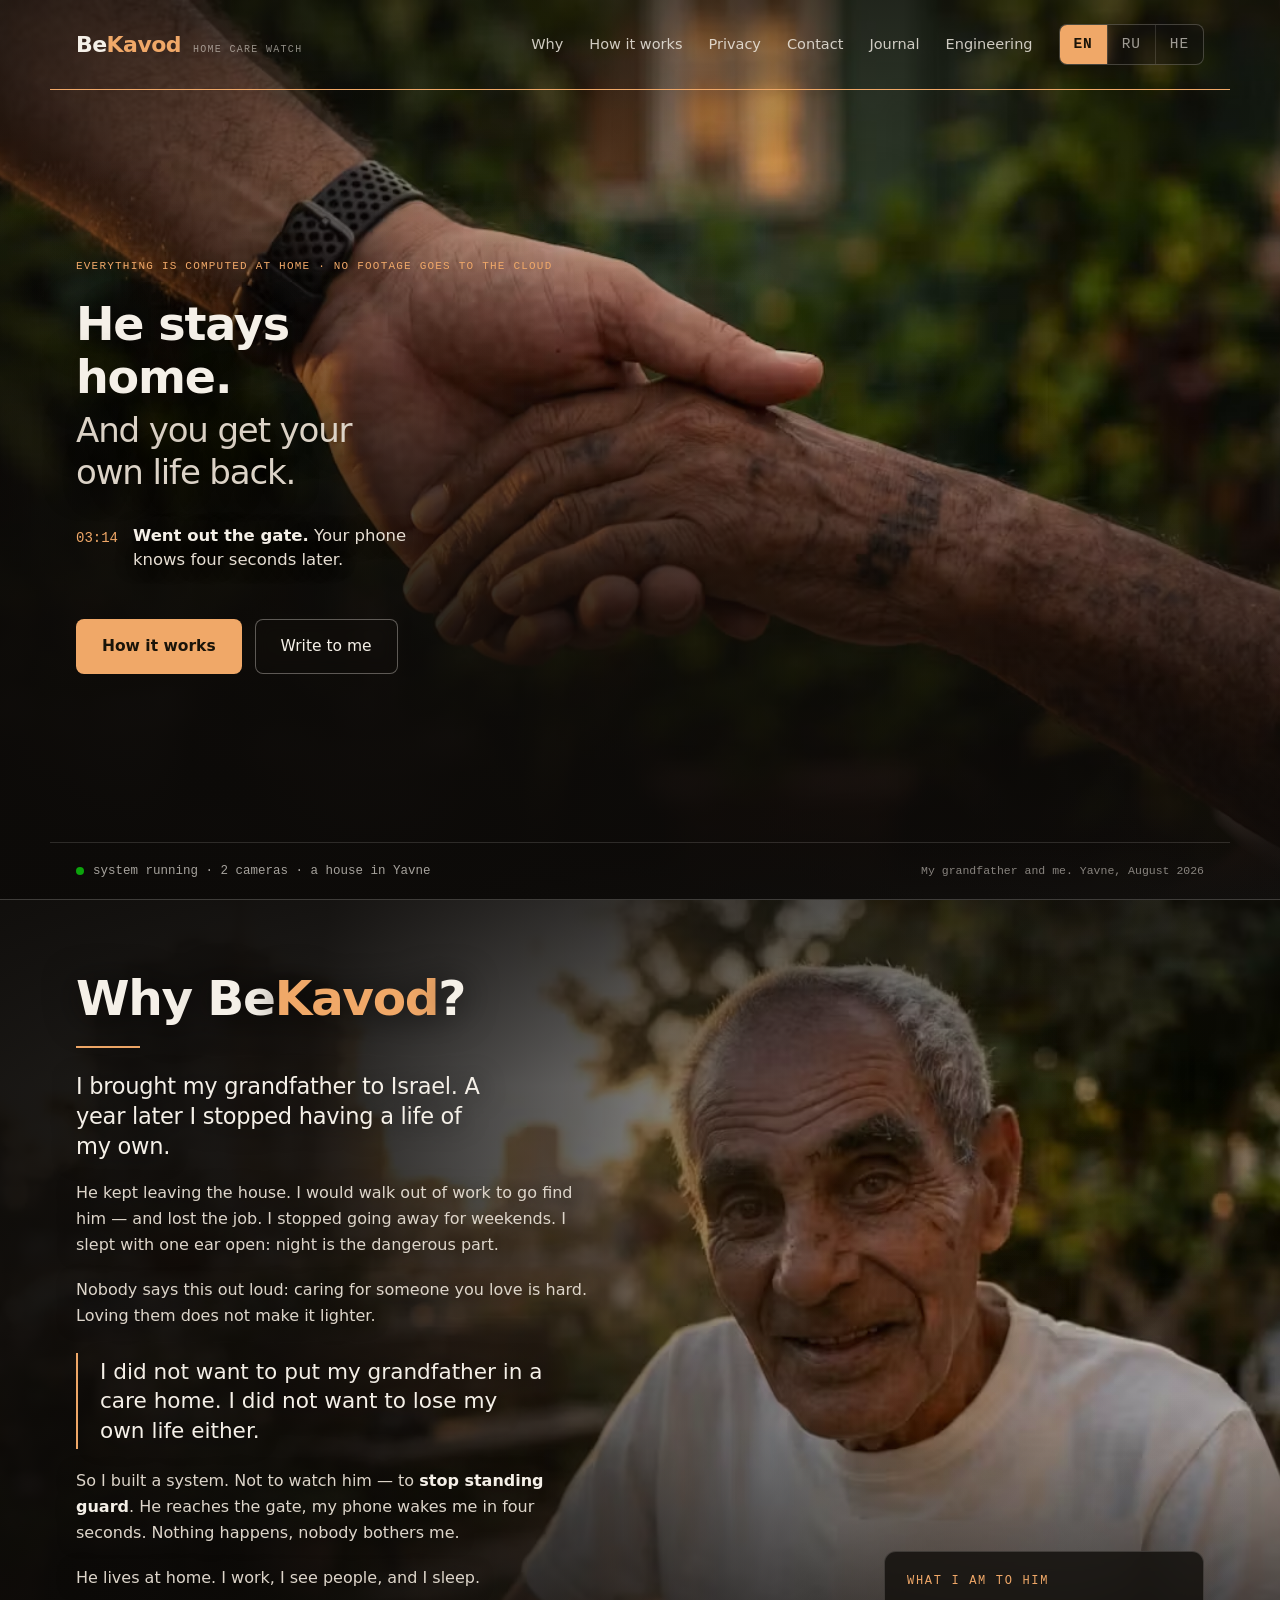
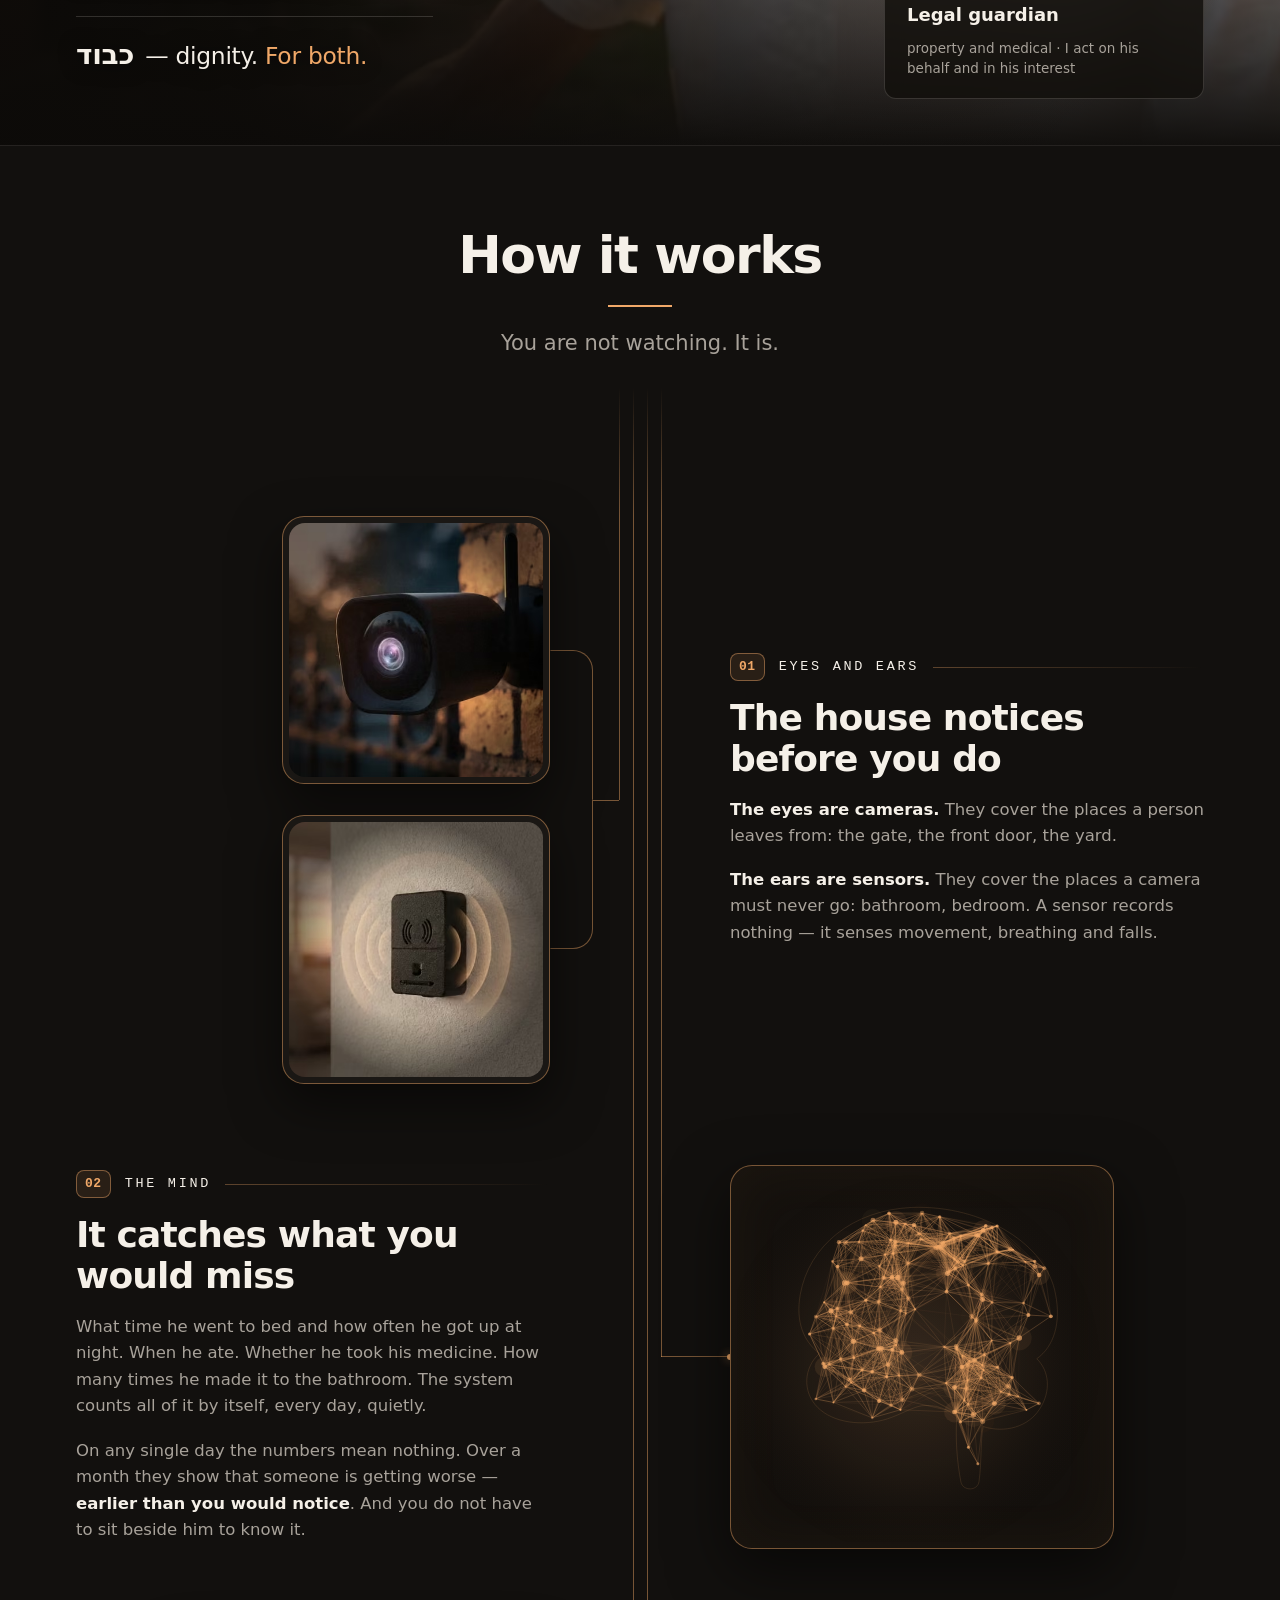
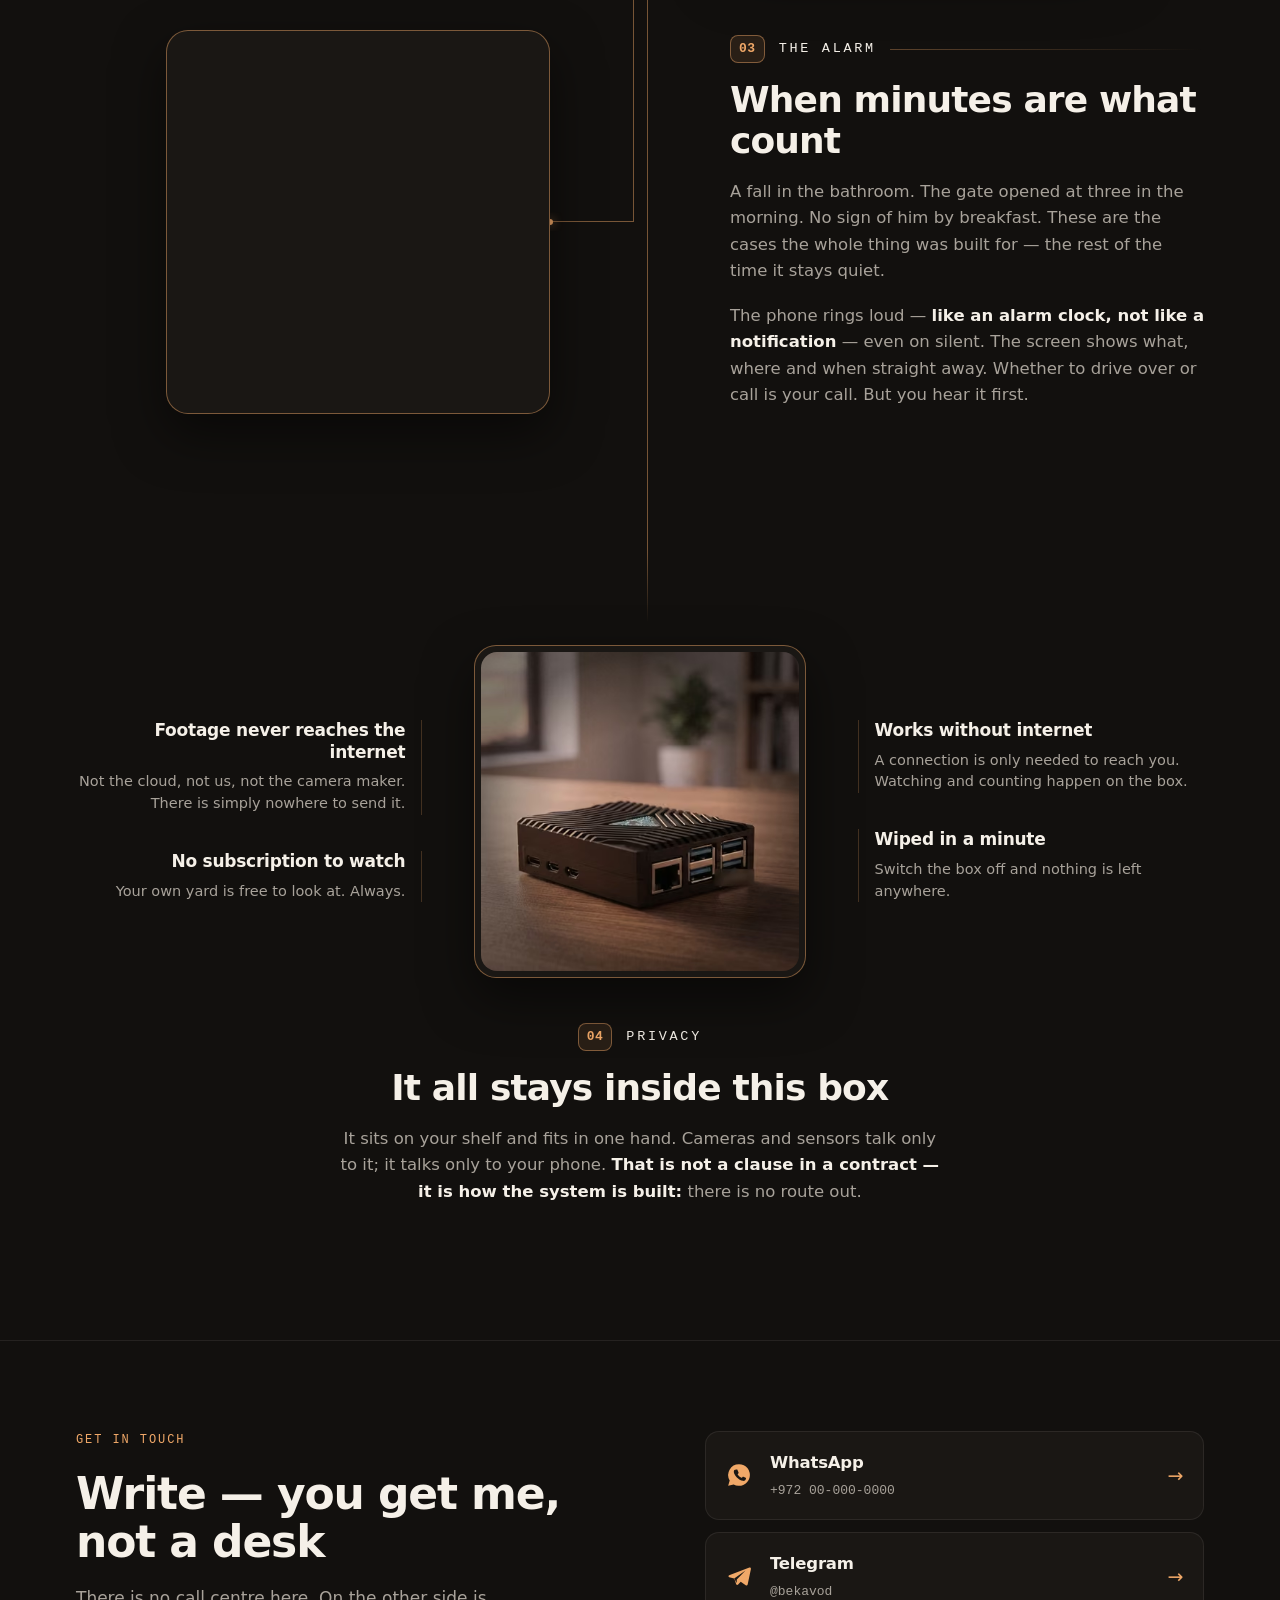
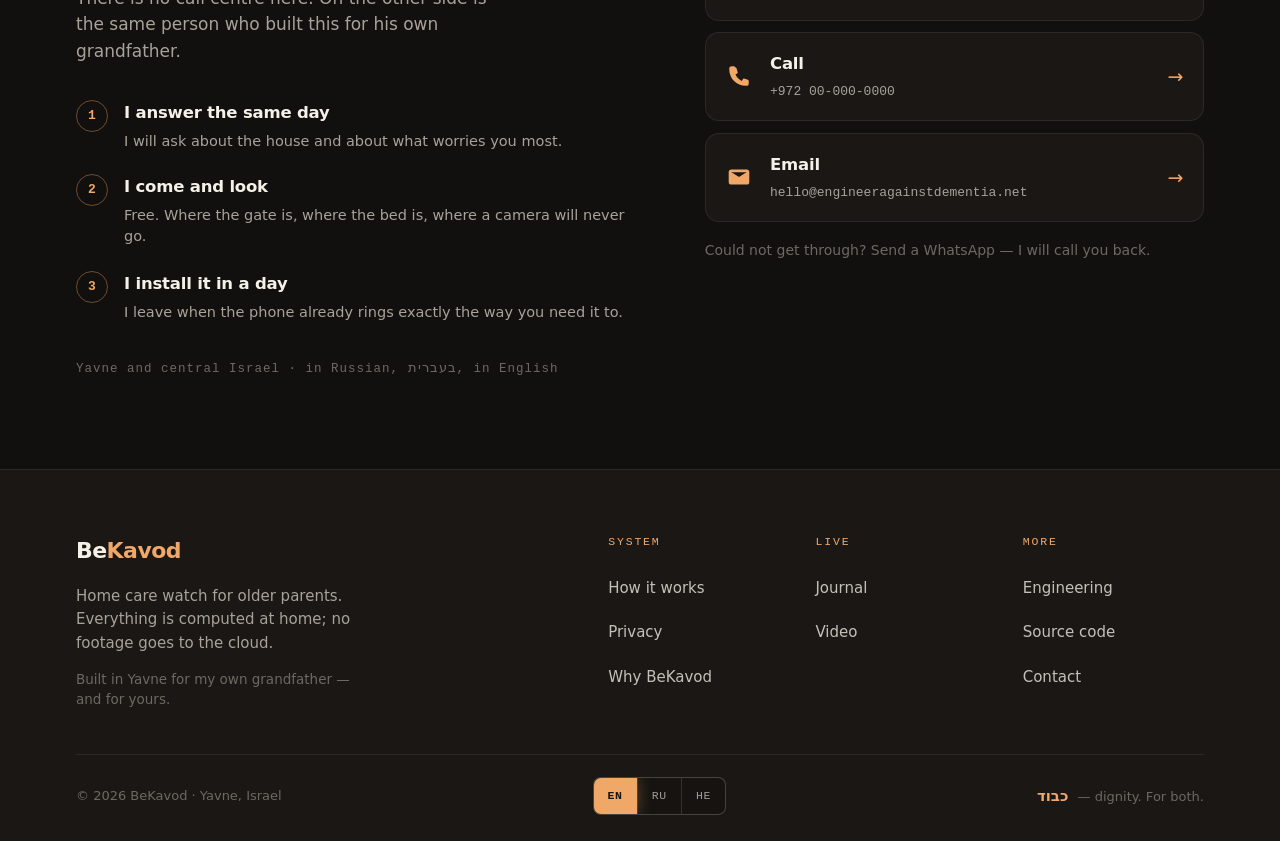
==== index.html @ 375d13e4 "First commit" ====
<!DOCTYPE html>
<html lang="ru" dir="ltr">
<head>
<meta charset="utf-8">
<meta name="viewport" content="width=device-width, initial-scale=1">
<title data-i18n="meta.title">BeKavod — домашний присмотр за пожилыми. Без облака.</title>
<meta name="description" data-i18n-attr="content:meta.desc" content="Локальная система видеонаблюдения и оповещений для ухода за пожилыми родственниками. Видео не покидает дом. Без облака и подписок.">
<meta name="theme-color" content="#12100E">
<link rel="preload" as="image" href="images/hands.avif" type="image/avif" fetchpriority="high">
<link rel="stylesheet" href="css/style.css">
</head>
<body>

<header class="hero">

  <!-- Фотография баннера.
       <picture>: AVIF -> WebP -> JPEG. Браузер берёт первый понятный ему.
       fetchpriority="high" — это LCP-элемент, грузим его первым.
       Никакого lazy: изображение видно сразу, отложенная загрузка тут вредит. -->
  <div class="hero__media">
    <picture>
      <source type="image/avif" srcset="images/hands.avif">
      <source type="image/webp" srcset="images/hands-1280.webp 1280w, images/hands-1920.webp 1920w"
              sizes="100vw">
      <img src="images/hands-1280.jpg"
           srcset="images/hands-1280.jpg 1280w, images/hands-1920.jpg 1920w"
           sizes="100vw"
           width="1280" height="714"
           fetchpriority="high" decoding="async"
           data-i18n-attr="alt:hero.alt" alt="Внук держит деда за руку во дворе на закате">
    </picture>
  </div>
  <div class="hero__scrim"></div>

  <div class="wrap hero__bar">
    <nav class="nav">
      <a class="brand" href="/">
        <span class="brand__mark">Be<span>Kavod</span></span>
        <span class="brand__tag" data-i18n="brand.tag">домашний присмотр</span>
      </a>
      <div class="nav__links">
        <a href="#story" data-i18n="nav.why">Почему</a>
        <a href="#how" data-i18n="nav.how">Как это работает</a>
        <a href="#privacy" data-i18n="nav.privacy">Приватность</a>
        <a href="#contact" data-i18n="nav.contact">Контакты</a>
        <a href="/journal/" data-i18n="nav.journal">Журнал</a>
        <a href="/engineering/" data-i18n="nav.eng">Инженерия</a>
        <span class="lang">
          <a href="?lang=en" data-lang="en">EN</a>
          <a href="?lang=ru" data-lang="ru">RU</a>
          <a href="?lang=he" data-lang="he">HE</a>
        </span>
      </div>
    </nav>
  </div>

  <div class="wrap hero__body">
    <div class="hero__col">
      <p class="kicker" data-i18n="hero.kicker">Всё считается дома · видео не уходит в облако</p>

      <!-- Обещание покупателю, а не старику: платит и выгорает тот,
           кто ухаживает. Ровно то же говорит блок «Почему BeKavod». -->
      <h1 data-i18n="hero.h1">Он остаётся дома.
        <span class="dim">А вы возвращаетесь к своей жизни.</span></h1>

      <!-- Лента событий. На живом сайте строки приходят из базы. -->
      <div class="ticker" id="ticker" aria-live="off">
        <div class="ticker__item is-on">
          <span class="ticker__time">03:14</span>
          <span class="ticker__text" data-i18n="hero.tick1"><b>Вышел за калитку.</b> Уведомление на телефон через четыре секунды.</span>
        </div>
        <div class="ticker__item">
          <span class="ticker__time">07:42</span>
          <span class="ticker__text" data-i18n="hero.tick2"><b>Завтрак, двадцать минут.</b> Как обычно — тревоги нет.</span>
        </div>
        <div class="ticker__item">
          <span class="ticker__time">14:20</span>
          <span class="ticker__text" data-i18n="hero.tick3"><b>Дневной отдых дольше обычного.</b> Отмечено, никого не разбудило.</span>
        </div>
        <div class="ticker__item">
          <span class="ticker__time">23:50</span>
          <span class="ticker__text" data-i18n="hero.tick4"><b>Лёг спать.</b> Ночью система следит за выходом из кровати.</span>
        </div>
      </div>

      <div class="cta">
        <a class="btn btn--primary" href="#how" data-i18n="hero.cta1">Как это работает</a>
        <a class="btn btn--ghost" href="#contact" data-i18n="hero.cta2">Написать мне</a>
      </div>
    </div>
  </div>

  <div class="wrap hero__foot">
    <span class="live">
      <span class="live__dot" aria-hidden="true"></span>
      <span data-i18n="hero.live">система работает · 2 камеры · дом в Явне</span>
    </span>
    <span class="credit" data-i18n="hero.credit">Дед и я. Явне, август 2026</span>
  </div>

</header>

<!-- ==========================================================================
     ПОЧЕМУ BEKAVOD. Фотография деда во всю ширину, текст слева,
     плашка опекунства в правом нижнем углу.
     Наклейка на футболке заранее размыта в самом файле: полагаться на то,
     что плашка её закроет, нельзя — вёрстка на разных экранах ездит,
     а под наклейкой реальный номер телефона.
     ========================================================================== -->
<section class="why" id="story">

  <div class="why__media">
    <picture>
      <source type="image/avif"
              srcset="images/gd-full-1280.avif 1280w, images/gd-full-1920.avif 1920w"
              sizes="100vw">
      <source type="image/webp"
              srcset="images/gd-full-1280.webp 1280w, images/gd-full-1920.webp 1920w"
              sizes="100vw">
      <img src="images/gd-full-1280.jpg"
           srcset="images/gd-full-1280.jpg 1280w, images/gd-full-1920.jpg 1920w"
           sizes="100vw" width="1280" height="714"
           loading="lazy" decoding="async"
           data-i18n-attr="alt:why.alt" alt="Дедушка улыбается, во дворе на закате">
    </picture>
  </div>
  <div class="why__scrim"></div>

  <div class="wrap why__in">
    <div class="why__text">
      <!-- Вопрос — заголовок раздела. Всё ниже отвечает на него.
           Блок написан от лица покупателя: платит не старик, а тот,
           кто за ним ухаживает и теряет из-за этого свою жизнь. -->
      <h2 class="why__q reveal" data-delay="0" data-i18n="why.q">Почему <span class="why__brand">Be<span>Kavod</span></span>?</h2>

      <!-- &nbsp; после «А» — иначе одинокая буква повисает в конце строки -->
      <p class="why__lead reveal" data-delay="1" data-i18n="why.lead">Я перевёз деда в Израиль.
        А&nbsp;через год перестал жить своей жизнью.</p>

      <p class="reveal" data-delay="2" data-i18n="why.p1">Он уходил из дома. Я срывался с работы искать
        его — и работу потерял. Не уезжал на выходные. Спал вполуха: ночь — самое
        опасное время.</p>

      <p class="reveal" data-delay="2" data-i18n="why.p2">Этого не принято говорить вслух: ухаживать за
        близким тяжело. И оттого, что любишь, легче не становится.</p>

      <blockquote class="pull reveal" data-delay="3" data-i18n="why.quote">
        Я не хотел отдавать деда в дом престарелых.
        Но и терять свою жизнь я тоже не хотел.
      </blockquote>

      <p class="reveal" data-delay="3" data-i18n="why.p3">Поэтому я собрал систему. Не чтобы следить —
        чтобы <b>перестать сторожить</b>. Подойдёт к калитке — телефон разбудит за
        четыре секунды. Не случилось ничего — меня не трогают.</p>

      <p class="reveal" data-delay="4" data-i18n="why.p4">Дед живёт дома. Я работаю, вижусь с людьми и сплю.</p>

      <p class="closing reveal" data-delay="4" data-i18n="why.closing"><b>כבוד</b> — достоинство.
        <span>Обоих.</span></p>
    </div>

    <aside class="factcard reveal" data-delay="2">
      <p class="factcard__label" data-i18n="card.label">Кто я деду</p>
      <p class="factcard__value" data-i18n="card.value">Официальный опекун</p>
      <p class="factcard__note" data-i18n="card.note">имущественный и медицинский · действую от его лица и в его интересах</p>
    </aside>
  </div>
</section>

<!-- ==========================================================================
     КАК ЭТО РАБОТАЕТ

     Сверху приходят четыре провода и по дороге разбираются по блокам.
     Каждый блок — .node: сетка «колонка · жёлоб · колонка», жёлоб всегда
     по центру, поэтому провод висит на calc(50% + смещение) и не зависит
     от ширины колонок. Провод, который в блоке заканчивается, помечен
     .lane--cut: он обрывается ровно на линии развилки.

         ····  появляются из ниоткуда
     Провод берётся с той стороны, где стоит картинка: слева стоит —
     уходит левый, справа — правый. Иначе шнур пересекал бы колонку.

         01  ├─◄ камера · датчик     картинки слева  → левый крайний 1
         02  ─►┤ мозг ИИ             картинка справа → правый крайний 4
         03  ├─◄ тревога             картинка слева  → левый ближний 2
         04  ──▼ коробка             последний 3 идёт прямо и гаснет
     ========================================================================== -->
<section class="how" id="how">
  <div class="wrap">

    <header class="how__head">
      <h2 class="how__title reveal" data-delay="0" data-i18n="how.title">Как это работает</h2>
      <p class="how__sub reveal" data-delay="1" data-i18n="how.sub">Вы не следите. Следит она.</p>
    </header>

    <div class="rail">

      <!-- провода проявляются из ничего -->
      <div class="lead" aria-hidden="true">
        <span class="lane lane--1"></span><span class="lane lane--2"></span>
        <span class="lane lane--3"></span><span class="lane lane--4"></span>
      </div>

      <!-- ============ 01 · ГЛАЗА И УШИ ============ -->
      <section class="node node--eyes" aria-labelledby="eyes-h">
        <span class="lane lane--1 lane--cut" aria-hidden="true"></span>
        <span class="lane lane--2" aria-hidden="true"></span>
        <span class="lane lane--3" aria-hidden="true"></span>
        <span class="lane lane--4" aria-hidden="true"></span>

        <div class="node__media">
          <figure class="pic">
            <picture>
              <source type="image/avif" srcset="images/c-cam-440.avif 440w, images/c-cam-880.avif 880w" sizes="(max-width:900px) 46vw, 26vw">
              <source type="image/webp" srcset="images/c-cam-440.webp 440w, images/c-cam-880.webp 880w" sizes="(max-width:900px) 46vw, 26vw">
              <img src="images/c-cam-440.jpg" srcset="images/c-cam-440.jpg 440w, images/c-cam-880.jpg 880w"
                   sizes="(max-width:900px) 46vw, 26vw" width="440" height="440"
                   loading="lazy" decoding="async" data-i18n-attr="alt:n1.altCam" alt="Камера во дворе">
            </picture>
          </figure>

          <figure class="pic">
            <picture>
              <source type="image/avif" srcset="images/c-sen-440.avif 440w, images/c-sen-880.avif 880w" sizes="(max-width:900px) 46vw, 26vw">
              <source type="image/webp" srcset="images/c-sen-440.webp 440w, images/c-sen-880.webp 880w" sizes="(max-width:900px) 46vw, 26vw">
              <img src="images/c-sen-440.jpg" srcset="images/c-sen-440.jpg 440w, images/c-sen-880.jpg 880w"
                   sizes="(max-width:900px) 46vw, 26vw" width="440" height="440"
                   loading="lazy" decoding="async" data-i18n-attr="alt:n1.altSen" alt="Датчик в комнате">
            </picture>
          </figure>

          <!-- развилка на две картинки -->
          <span class="br br--top" aria-hidden="true"></span>
          <span class="br br--bot" aria-hidden="true"></span>
          <span class="feed" aria-hidden="true"></span>
        </div>

        <div class="node__say">
          <p class="say__kind reveal" data-delay="1"><i>01</i> <span data-i18n="n1.kind">Глаза и уши</span></p>
          <h3 class="say__h reveal" data-delay="1" id="eyes-h" data-i18n="n1.h">Дом замечает раньше вас</h3>
          <p class="say__p reveal" data-delay="2" data-i18n="n1.p1"><b>Глаза — это камеры.</b> Они стоят там,
            откуда человек уходит из дома: калитка, входная дверь, двор.</p>
          <p class="say__p reveal" data-delay="2" data-i18n="n1.p2"><b>Уши — это датчики.</b> Они стоят там,
            где камере не место: ванная, спальня. Датчик ничего не снимает —
            он чувствует движение, дыхание и падение.</p>
        </div>
      </section>

      <!-- ============ 02 · РАЗУМ ============ -->
      <section class="node node--mind" aria-labelledby="mind-h">
        <span class="lane lane--2" aria-hidden="true"></span>
        <span class="lane lane--3" aria-hidden="true"></span>
        <span class="lane lane--4 lane--cut" aria-hidden="true"></span>

        <div class="node__media">
          <figure class="pic pic--brain">
            <canvas id="brain" role="img"
                    data-i18n-attr="aria-label:n2.canvas" aria-label="Схема нейронной сети: узлы соединены линиями, по ним бегут импульсы"></canvas>
          </figure>
          <span class="feed feed--right" aria-hidden="true"></span>
        </div>

        <div class="node__say">
          <p class="say__kind reveal" data-delay="1"><i>02</i> <span data-i18n="n2.kind">Разум</span></p>
          <h3 class="say__h reveal" data-delay="1" id="mind-h" data-i18n="n2.h">Замечает то, что вы пропустите</h3>
          <p class="say__p reveal" data-delay="2" data-i18n="n2.p1">Во сколько лёг и сколько раз вставал ночью.
            Когда поел. Принял ли лекарство. Сколько раз дошёл до туалета.
            Система считает это сама, каждый день, молча.</p>
          <p class="say__p reveal" data-delay="2" data-i18n="n2.p2">По одному дню цифры ничего не значат.
            За месяц из них видно, что человеку стало хуже — <b>раньше, чем это
            заметите вы</b>. И для этого не нужно сидеть рядом.</p>
        </div>
      </section>


      <!-- ============ 03 · ТРЕВОГА ============ -->
      <section class="node node--alert" aria-labelledby="alert-h">
        <span class="lane lane--2 lane--cut" aria-hidden="true"></span>
        <span class="lane lane--3" aria-hidden="true"></span>

        <div class="node__media">
          <figure class="pic">
            <picture>
              <source type="image/avif" srcset="images/c-alert-320.avif 320w, images/c-alert-560.avif 560w" sizes="(max-width:900px) 56vw, 30vw">
              <source type="image/webp" srcset="images/c-alert-320.webp 320w, images/c-alert-560.webp 560w" sizes="(max-width:900px) 56vw, 30vw">
              <img src="images/c-alert-320.jpg" srcset="images/c-alert-320.jpg 320w, images/c-alert-560.jpg 560w"
                   sizes="(max-width:900px) 56vw, 30vw" width="560" height="560"
                   loading="lazy" decoding="async"
                   data-i18n-attr="alt:n3.alt" alt="Руки держат телефон, вокруг сыплются значки тревоги и сообщений">
            </picture>
          </figure>
          <span class="feed feed--left" aria-hidden="true"></span>
        </div>

        <div class="node__say">
          <p class="say__kind reveal" data-delay="1"><i>03</i> <span data-i18n="n3.kind">Тревога</span></p>
          <h3 class="say__h reveal" data-delay="1" id="alert-h" data-i18n="n3.h">Когда счёт идёт на минуты</h3>
          <p class="say__p reveal" data-delay="2" data-i18n="n3.p1">Упал в ванной. Открыл калитку в три ночи.
            Не встал утром. Ради этих случаев всё и собиралось — остальное время
            система молчит.</p>
          <p class="say__p reveal" data-delay="2" data-i18n="n3.p2">Телефон звонит громко — <b>как будильник,
            а не как уведомление</b>, даже если он в беззвучном. На экране сразу
            видно что, где и во сколько. Ехать или звонить — решаете вы.
            Но узнаёте первым.</p>
        </div>
      </section>


      <!-- ============ 04 · ПРИВАТНОСТЬ — конец провода ============
           Коробка стоит по центру, последний провод сходит к ней
           S-образным изгибом и растворяется прямо над ней.
           Описание — четыре тезиса по бокам от коробки. -->
      <section class="node node--box" id="privacy" aria-labelledby="box-h">
        <span class="lane lane--3 lane--cut" aria-hidden="true"></span>
        <!-- На широком экране провод идёт прямо и гаснет над коробкой.
             Угол нужен только на узком: там жгут прижат к краю. -->
        <span class="wire-s wire-s--a" aria-hidden="true"></span>
        <span class="drop" data-fork aria-hidden="true"></span>

        <div class="ring">
          <ul class="claims claims--start">
            <li>
              <b data-i18n="n4.c1b">Видео не уходит в интернет</b>
              <span data-i18n="n4.c1s">Ни в облако, ни к нам, ни к производителю камер.
                Отправлять его просто некуда.</span>
            </li>
            <li>
              <b data-i18n="n4.c2b">Нет подписки за просмотр</b>
              <span data-i18n="n4.c2s">Свой двор вы смотрите бесплатно. Всегда.</span>
            </li>
          </ul>

          <figure class="pic pic--box">
            <picture>
              <source type="image/avif" srcset="images/c-box-440.avif 440w, images/c-box-880.avif 880w" sizes="(max-width:900px) 62vw, 30vw">
              <source type="image/webp" srcset="images/c-box-440.webp 440w, images/c-box-880.webp 880w" sizes="(max-width:900px) 62vw, 30vw">
              <img src="images/c-box-440.jpg" srcset="images/c-box-440.jpg 440w, images/c-box-880.jpg 880w"
                   sizes="(max-width:900px) 62vw, 30vw" width="880" height="880"
                   loading="lazy" decoding="async"
                   data-i18n-attr="alt:n4.alt" alt="Небольшая чёрная коробка системы на столе">
            </picture>
          </figure>

          <ul class="claims claims--end">
            <li>
              <b data-i18n="n4.c3b">Работает без интернета</b>
              <span data-i18n="n4.c3s">Связь нужна только чтобы позвать вас. Смотрит
                и считает система сама.</span>
            </li>
            <li>
              <b data-i18n="n4.c4b">Стереть можно за минуту</b>
              <span data-i18n="n4.c4s">Выключили коробку — не осталось ничего и нигде.</span>
            </li>
          </ul>
        </div>

        <div class="box__say">
          <p class="say__kind reveal" data-delay="1"><i>04</i> <span data-i18n="n4.kind">Приватность</span></p>
          <h3 class="say__h reveal" data-delay="1" id="box-h" data-i18n="n4.h">Всё остаётся в этой коробке</h3>
          <p class="say__p reveal" data-delay="2" data-i18n="n4.p">Она стоит у вас на полке и помещается
            в ладонь. Камеры и датчики говорят только с ней, она — только с вашим
            телефоном. <b>Это не пункт в договоре, а то, как система собрана:</b>
            наружу вести некуда.</p>
        </div>
      </section>


    </div><!-- /rail -->
  </div>
</section>


<!-- ==========================================================================
     СВЯЗАТЬСЯ. Слева — что произойдёт после письма, справа — каналы.
     Форму намеренно не ставлю: аудитория взрослая, ей проще нажать
     «позвонить», чем заполнять поля. Каждый канал — крупная ссылка,
     на телефоне попадаешь пальцем без прицеливания.
     ЗАМЕНИТЬ ПЕРЕД ПУБЛИКАЦИЕЙ: номера и адреса помечены data-todo.
     ========================================================================== -->
<section class="contact" id="contact">
  <div class="wrap contact__grid">

    <div class="contact__left">
      <p class="eyebrow" data-i18n="c.eyebrow">Связаться</p>
      <h2 class="contact__h reveal" data-delay="0" data-i18n="c.h">Напишите — отвечу я сам</h2>
      <p class="contact__lead reveal" data-delay="1" data-i18n="c.lead">Здесь нет колл-центра. На той стороне
        тот же человек, который собрал эту систему для своего деда.</p>

      <ol class="steps">
        <li class="reveal" data-delay="2">
          <span class="steps__n">1</span>
          <b data-i18n="c.s1b">Отвечаю в тот же день</b>
          <em data-i18n="c.s1e">Расспрошу про дом и про то, что беспокоит больше всего.</em>
        </li>
        <li class="reveal" data-delay="2">
          <span class="steps__n">2</span>
          <b data-i18n="c.s2b">Приезжаю посмотреть</b>
          <em data-i18n="c.s2e">Бесплатно. Где калитка, где кровать, где камеры не будет никогда.</em>
        </li>
        <li class="reveal" data-delay="3">
          <span class="steps__n">3</span>
          <b data-i18n="c.s3b">Ставлю за один день</b>
          <em data-i18n="c.s3e">Уезжаю тогда, когда телефон уже звонит так, как надо вам.</em>
        </li>
      </ol>

      <p class="contact__where reveal" data-delay="3" data-i18n="c.where">Явне и центр страны ·
        по-русски, בעברית, in English</p>
    </div>

    <div class="contact__right">
      <a class="chan reveal" data-delay="1" href="https://wa.me/972000000000" data-todo="номер WhatsApp">
        <svg class="chan__i" viewBox="0 0 24 24" aria-hidden="true">
          <path d="M12 2a10 10 0 0 0-8.6 15.1L2 22l5.1-1.3A10 10 0 1 0 12 2Z"/>
          <path d="M8.4 7.6c.3-.6.6-.6.9-.6h.7c.2 0 .5 0 .7.6l.9 2.1c.1.3 0 .5-.1.7l-.5.6c-.2.2-.3.4-.1.7a7 7 0 0 0 3.3 2.9c.3.1.5 0 .7-.2l.6-.7c.2-.2.4-.2.6-.1l2 1c.3.1.4.3.4.5 0 .6-.3 1.4-.8 1.8-.5.4-1.3.6-2 .5-2-.3-4.2-1.6-5.9-3.4-1.6-1.7-2.6-3.7-2.6-5 0-.7.2-1.3.6-1.8Z" class="chan__i--cut"/>
        </svg>
        <span class="chan__t">
          <b data-i18n="c.wa">WhatsApp</b>
          <em>+972 00-000-0000</em>
        </span>
        <span class="chan__go" aria-hidden="true">→</span>
      </a>

      <a class="chan reveal" data-delay="2" href="https://t.me/bekavod" data-todo="имя в Telegram">
        <svg class="chan__i" viewBox="0 0 24 24" aria-hidden="true">
          <path d="M21.6 4.2 2.9 11.4c-.9.3-.8 1.5.1 1.7l4.6 1.2 1.8 5.3c.3.8 1.3.9 1.8.3l2.4-2.7 4.6 3.4c.7.5 1.6.1 1.8-.7l3-14.4c.2-.9-.6-1.6-1.4-1.3Z"/>
          <path d="M7.6 14.3 18 7l-8 8.2-.2 3.3-2.2-4.2Z" class="chan__i--cut"/>
        </svg>
        <span class="chan__t">
          <b data-i18n="c.tg">Telegram</b>
          <em>@bekavod</em>
        </span>
        <span class="chan__go" aria-hidden="true">→</span>
      </a>

      <a class="chan reveal" data-delay="2" href="tel:+972000000000" data-todo="телефон">
        <svg class="chan__i" viewBox="0 0 24 24" aria-hidden="true">
          <path d="M7.6 3h-2A2.6 2.6 0 0 0 3 5.9C3 14.2 9.8 21 18.1 21a2.6 2.6 0 0 0 2.9-2.6v-2c0-.5-.3-.9-.8-1l-3.5-1c-.5-.1-1 .1-1.2.5l-.9 1.6c-2.6-1.2-4.7-3.3-5.9-5.9l1.6-.9c.4-.2.6-.7.5-1.2l-1-3.5c-.1-.5-.6-.8-1-.8Z"/>
        </svg>
        <span class="chan__t">
          <b data-i18n="c.tel">Позвонить</b>
          <em>+972 00-000-0000</em>
        </span>
        <span class="chan__go" aria-hidden="true">→</span>
      </a>

      <a class="chan reveal" data-delay="3" href="mailto:hello@engineeragainstdementia.net" data-todo="почта">
        <svg class="chan__i" viewBox="0 0 24 24" aria-hidden="true">
          <rect x="2.5" y="5" width="19" height="14" rx="2.5"/>
          <path d="M3.5 7.5 12 13l8.5-5.5" class="chan__i--cut" fill="none"
                stroke="currentColor" stroke-width="1.6" stroke-linecap="round"/>
        </svg>
        <span class="chan__t">
          <b data-i18n="c.mail">Почта</b>
          <em>hello@engineeragainstdementia.net</em>
        </span>
        <span class="chan__go" aria-hidden="true">→</span>
      </a>

      <p class="chan__note" data-i18n="c.note">Не дозвонились — напишите в WhatsApp. Я перезвоню сам.</p>
    </div>

  </div>
</section>

<!-- ==========================================================================
     ФУТЕР
     ========================================================================== -->
<footer class="foot">
  <div class="wrap">
    <div class="foot__top">
      <div class="foot__brand">
        <a class="brand" href="/">
          <span class="brand__mark">Be<span>Kavod</span></span>
        </a>
        <p class="foot__tag" data-i18n="f.tag">Домашний присмотр за пожилыми.<br>
          Всё считается дома, видео не уходит в облако.</p>
        <p class="foot__made" data-i18n="f.made">Собрано в Явне для своего деда — и для ваших.</p>
      </div>

      <nav class="foot__nav" aria-label="Подвал">
        <div>
          <h3 data-i18n="f.h1">Система</h3>
          <a href="#how" data-i18n="f.how">Как это работает</a>
          <a href="#privacy" data-i18n="f.privacy">Приватность</a>
          <a href="#story" data-i18n="f.why">Почему BeKavod</a>
        </div>
        <div>
          <h3 data-i18n="f.h2">Живое</h3>
          <a href="/journal/" data-i18n="f.journal">Журнал</a>
          <a href="/video/" data-i18n="f.video">Видео</a>
        </div>
        <div>
          <h3 data-i18n="f.h3">Ещё</h3>
          <a href="/engineering/" data-i18n="f.eng">Инженерия</a>
          <a href="https://github.com/nisonengineer-lab" rel="noopener" data-i18n="f.src">Исходники</a>
          <a href="#contact" data-i18n="f.contact">Связаться</a>
        </div>
      </nav>
    </div>

    <div class="foot__bot">
      <span data-i18n="f.copy">© 2026 BeKavod · Явне, Израиль</span>
      <span class="lang">
        <a href="?lang=en" data-lang="en">EN</a>
        <a href="?lang=ru" data-lang="ru">RU</a>
        <a href="?lang=he" data-lang="he">HE</a>
      </span>
      <span class="foot__kavod" data-i18n="f.kavod"><b>כבוד</b> — достоинство. Обоих.</span>
    </div>
  </div>
</footer>


<script>
/* Смена строки журнала. Без внешних библиотек и без хранилищ.
   Пауза, если пользователь просил меньше движения или вкладка не видна. */
(function () {
  var items = document.querySelectorAll('#ticker .ticker__item');
  if (items.length < 2) return;
  if (window.matchMedia('(prefers-reduced-motion: reduce)').matches) return;
  var i = 0, timer = null;
  function step() {
    items[i].classList.remove('is-on');
    i = (i + 1) % items.length;
    items[i].classList.add('is-on');
  }
  function start() { if (!timer) timer = setInterval(step, 3800); }
  function stop()  { clearInterval(timer); timer = null; }
  document.addEventListener('visibilitychange', function () {
    document.hidden ? stop() : start();
  });
  start();
})();
</script>


<script>
/* Появление по скроллу. Направление берётся из того, куда листает читатель:
   вниз — элемент приходит сверху, вверх — снизу. Библиотек нет.
   Класс .js ставится отсюда: без JS элементы остаются видимыми. */
(function () {
  var root = document.documentElement;
  if (!('IntersectionObserver' in window)) return;
  root.classList.add('js');

  if (window.matchMedia('(prefers-reduced-motion: reduce)').matches) return;

  var lastY = window.scrollY, dir = 1;          // 1 = вниз, -1 = вверх
  addEventListener('scroll', function () {
    var y = window.scrollY;
    if (y !== lastY) { dir = y > lastY ? 1 : -1; lastY = y; }
  }, { passive: true });

  var io = new IntersectionObserver(function (entries) {
    entries.forEach(function (e) {
      var el = e.target;
      if (e.isIntersecting) {
        el.classList.remove('reveal--down', 'reveal--up');
        el.classList.add(dir > 0 ? 'reveal--down' : 'reveal--up');
        void el.offsetWidth;                     // применить стартовое положение
        el.classList.add('is-in');
        io.unobserve(el);          // показали один раз — больше не прячем,
      }                            // иначе при возврате наверх всё мигает заново
      else if (e.boundingClientRect.top < 0) {
        // Пролистнули рывком и элемент проскочил экран — показываем без
        // анимации. Иначе он остался бы невидимым навсегда.
        el.classList.add('is-in');
        io.unobserve(el);
      }
    });
  }, { threshold: 0.15, rootMargin: '-8% 0px -8% 0px' });

  document.querySelectorAll('.reveal').forEach(function (el) { io.observe(el); });
})();
</script>

<script src="js/i18n.js" defer></script>
<script src="js/wires.js" defer></script>
<script src="js/brain.js" defer></script>

</body>
</html>
---- css/style.css ----
/* ==========================================================================
   BeKavod — дизайн-система
   Палитра прогнана через валидатор: контраст, цветовая слепота, разделимость.
   ========================================================================== */
:root{
  --bg:#12100E;
  --surface:#1A1714;
  --surface-2:#221E1A;
  --ink:#F5F0E8;
  --ink-2:#A8A29A;
  --ink-3:#6E6862;
  --accent:#F0A868;
  --accent-hi:#F6B87E;
  --line:rgba(245,240,232,.08);
  --line-strong:rgba(245,240,232,.18);
  --good:#0ca30c;
  --warn:#fab219;
  --crit:#d03b3b;
  --sans:'Inter',-apple-system,BlinkMacSystemFont,'Segoe UI',system-ui,sans-serif;
  --mono:'JetBrains Mono',ui-monospace,'SF Mono',Menlo,Consolas,monospace;
  --maxw:1180px;
}
*,*::before,*::after{box-sizing:border-box}
html{-webkit-text-size-adjust:100%;scroll-behavior:smooth}
body{
  margin:0;background:var(--bg);color:var(--ink);
  font-family:var(--sans);font-size:17px;line-height:1.62;
  -webkit-font-smoothing:antialiased;
}
img{display:block;max-width:100%}
a{color:var(--accent)}
.wrap{width:100%;max-width:var(--maxw);margin-inline:auto;padding-inline:26px}

/* ==========================================================================
   ШАПКА-БАННЕР
   ========================================================================== */
.hero{position:relative;min-height:max(600px,100svh);
      display:flex;flex-direction:column;overflow:hidden;isolation:isolate;
      border-block-end:1px solid rgba(245,240,232,.20)}

/* Фотография. object-position смещён вправо: рукопожатие должно остаться
   в кадре при любой ширине, а слева освобождается место под текст. */
.hero__media{position:absolute;inset:0;z-index:0}
.hero__media img{width:100%;height:100%;object-fit:cover;
                 object-position:76% 47%;}

/* Затемнение. Два слоя: слева — под текст, снизу — стык с фоном страницы. */
.hero__scrim{position:absolute;inset:0;z-index:1;pointer-events:none;
  background:
    /* пятно под текстом: нижний левый угол */
    radial-gradient(120% 95% at 6% 96%,
      rgba(12,10,8,.96) 0%, rgba(12,10,8,.88) 26%,
      rgba(12,10,8,.55) 48%, rgba(12,10,8,.12) 70%, transparent 84%),
    /* мягкая подложка снизу и стык с фоном страницы */
    linear-gradient(180deg,
      rgba(14,11,9,.55) 0%, rgba(14,11,9,.10) 22%,
      rgba(14,11,9,.10) 46%, rgba(14,11,9,.72) 82%,
      rgba(14,11,9,.94) 94%, var(--bg) 100%),
    /* лёгкая тень слева, чтобы навигация читалась */
    linear-gradient(100deg, rgba(14,11,9,.55) 0%, rgba(14,11,9,.12) 34%, transparent 58%);
}

/* --- навигация --- */
.hero > .wrap{position:relative;z-index:2}
.hero__bar{position:relative;z-index:3;
           border-block-end:1px solid var(--accent)}
.nav{display:flex;align-items:center;justify-content:space-between;
     gap:22px;flex-wrap:wrap;padding-block:22px}
.brand{display:flex;align-items:baseline;gap:12px;text-decoration:none;color:var(--ink)}
.brand__mark{font-size:22px;font-weight:600;letter-spacing:-.025em}
.brand__mark span{color:var(--accent)}
.brand__tag{font-family:var(--mono);font-size:10px;letter-spacing:.13em;
            text-transform:uppercase;color:rgba(245,240,232,.55);white-space:nowrap}
.nav__links{display:flex;gap:26px;align-items:center;flex-wrap:wrap}
.nav__links a{color:rgba(245,240,232,.82);text-decoration:none;font-size:14.5px;
              padding-block:11px}   /* до 44px по высоте — палец попадает */
.nav__links a:hover{color:var(--ink)}
/* Переключатель языка. Активный отмечает сам скрипт — ставит
   aria-current на нужную ссылку. Заливаем её акцентом, а не подкрашиваем
   текст: с одного взгляда должно быть видно, какой язык включён. */
.lang{display:flex;border:1px solid rgba(245,240,232,.22);border-radius:8px;
      overflow:hidden;font-family:var(--mono);font-size:11.5px;
      background:rgba(18,16,14,.5)}
.lang a{padding:12px 14px;color:rgba(245,240,232,.62);text-decoration:none;
        line-height:1;letter-spacing:.06em;
        transition:background .18s, color .18s}
.lang a + a{border-inline-start:1px solid rgba(245,240,232,.14)}
.lang a:hover{background:rgba(245,240,232,.07);color:var(--ink)}
.lang a[aria-current]{background:var(--accent);color:#1A1409;font-weight:600;
        box-shadow:0 0 16px rgba(240,168,104,.35)}
.lang a[aria-current]:hover{background:var(--accent-hi);color:#1A1409}

/* --- содержимое баннера --- */
.hero__body{flex:1;display:flex;align-items:center;padding-block:40px}
.hero__col{max-width:31ch}
.kicker{font-family:var(--mono);font-size:11px;letter-spacing:.11em;
        text-transform:uppercase;color:var(--accent);margin:0 0 22px;
        white-space:nowrap}
.hero h1{margin:0;font-size:clamp(30px,3.9vw,46px);line-height:1.14;
         font-weight:600;letter-spacing:-.025em;
         text-shadow:0 2px 34px rgba(8,6,4,.75)}
.hero h1 .dim{color:#DCD3C7;font-weight:400;font-size:.74em;
              line-height:1.24;display:inline-block;margin-block-start:.18em}

/* --- сменяющаяся строка журнала --- */
.ticker{position:relative;height:62px;margin-block-start:29px}
.ticker__item{position:absolute;inset:0;display:flex;gap:15px;
  align-items:flex-start;opacity:0;transform:translateY(10px);
  transition:opacity .5s ease,transform .5s ease}
.ticker__item.is-on{opacity:1;transform:none}
.ticker__time{font-family:var(--mono);font-size:14px;color:var(--accent);
              padding-block-start:3px;white-space:nowrap}
.ticker__text{font-size:16.5px;color:#E6DED3;line-height:1.45;
              text-shadow:0 1px 18px rgba(8,6,4,.7)}
.ticker__text b{color:var(--ink);font-weight:600}

.cta{display:flex;gap:13px;margin-block-start:33px;
     flex-wrap:nowrap;width:max-content;max-width:none}
.btn{display:inline-block;padding:14px 25px;border-radius:8px;font-size:15.5px;
     text-decoration:none;border:1px solid transparent;transition:.15s;
     white-space:nowrap}
.btn--primary{background:var(--accent);color:#1A1409;font-weight:550}
.btn--primary:hover{background:var(--accent-hi)}
.btn--ghost{border-color:rgba(245,240,232,.34);color:var(--ink);
            background:rgba(18,16,14,.34);backdrop-filter:blur(8px)}
.btn--ghost:hover{border-color:rgba(245,240,232,.6)}

/* --- нижняя полоса баннера --- */
.hero__foot{position:relative;z-index:2;display:flex;justify-content:space-between;
  align-items:center;gap:18px;flex-wrap:wrap;padding-block:18px;
  border-block-start:1px solid rgba(245,240,232,.14);
  font-size:13px;color:rgba(245,240,232,.66)}
.live{display:flex;align-items:center;gap:9px;font-family:var(--mono);font-size:12.5px}
.live__dot{width:8px;height:8px;border-radius:50%;background:var(--good);
  box-shadow:0 0 0 0 rgba(12,163,12,.6);animation:pulse 2.4s infinite}
@keyframes pulse{70%{box-shadow:0 0 0 9px rgba(12,163,12,0)}
                 100%{box-shadow:0 0 0 0 rgba(12,163,12,0)}}
.credit{font-family:var(--mono);font-size:11.5px;color:rgba(245,240,232,.52)}

/* ==========================================================================
   АДАПТИВ
   ========================================================================== */
@media (max-width:880px){
  /* Узкий экран: текст НЕ накладываем на фото.
     Порядком флекса ставим навигацию первой, под ней фото полосой,
     под фото — текст на чистом фоне. Абсолютов нет: .nav позиционировался
     относительно своей обёртки и уезжал на текст. */
  .hero{min-height:0}
  .hero__bar{order:-1}                            /* навигация наверх */
  .hero__media{order:0;position:relative;inset:auto;aspect-ratio:16/11}
  .hero__media img{object-position:56% 46%}
  /* мягкий стык фото с фоном страницы */
  .hero__media::after{content:"";position:absolute;inset-inline:0;
    inset-block-end:-1px;height:34%;pointer-events:none;
    background:linear-gradient(180deg,transparent,var(--bg) 92%)}
  .hero__scrim{display:none}
  .hero__body{display:block;padding-block:30px 4px}
  .hero__col{max-width:none}
  .ticker{height:88px}
  .nav{padding-block:16px}
  .kicker{font-size:9.5px;letter-spacing:.08em}
  .cta{width:auto}
  .cta .btn{padding:12px 15px;font-size:14.5px}
}
@media (max-width:520px){
  body{font-size:16px}
  .nav__links a:not(.lang a){display:none}
  .ticker{height:104px}
}
@media (max-width:380px){
  /* На самых узких экранах две кнопки в строку не влезают */
  .cta{flex-wrap:wrap}
  .cta .btn{flex:1 1 100%;text-align:center}
}

/* Уважаем настройку «меньше движения» */
@media (prefers-reduced-motion:reduce){
  .ticker__item{transition:none}
  .live__dot{animation:none}
  html{scroll-behavior:auto}
}

/* RTL: всё на logical properties, поэтому нужен только разворот фото */
[dir="rtl"] .hero__media img{transform:scaleX(-1)}
[dir="rtl"] .hero__scrim{background:
  linear-gradient(260deg,
    rgba(14,11,9,.94) 0%, rgba(14,11,9,.86) 26%, rgba(14,11,9,.52) 52%,
    rgba(14,11,9,.10) 78%, rgba(14,11,9,0) 100%),
  linear-gradient(180deg,
    rgba(14,11,9,.62) 0%, rgba(14,11,9,0) 26%, rgba(14,11,9,0) 58%,
    rgba(14,11,9,.80) 88%, var(--bg) 100%)}


/* ==========================================================================
   ПОЧЕМУ BEKAVOD — фотография во всю ширину, текст слева
   ========================================================================== */
.why{position:relative;overflow:hidden;isolation:isolate;
     min-height:clamp(680px,94svh,940px);display:flex;
     border-block-end:1px solid var(--line)}

.why__media{position:absolute;inset:0;z-index:0}
.why__media img{width:100%;height:100%;object-fit:cover;object-position:66% 34%}

/* Затемнение: плотное слева под текст, лёгкое справа — там лицо */
.why__scrim{position:absolute;inset:0;z-index:1;pointer-events:none;
  background:
    linear-gradient(96deg,
      rgba(12,10,8,.95) 0%, rgba(12,10,8,.90) 24%,
      rgba(12,10,8,.62) 44%, rgba(12,10,8,.18) 66%,
      rgba(12,10,8,.02) 84%, transparent 100%),
    linear-gradient(180deg,
      rgba(14,11,9,.62) 0%, rgba(14,11,9,.06) 22%,
      rgba(14,11,9,.06) 62%, rgba(14,11,9,.72) 90%, var(--bg) 100%);
}

.why__in{position:relative;z-index:2;display:flex;align-items:center;
         padding-block:clamp(40px,6vh,80px)}
.why__text{max-width:48.5ch}

/* ВОПРОС — главный заголовок раздела. Ответ идёт ниже и мельче. */
.why__q{margin:0;font-size:clamp(27px,min(4.6vw,5.4vh),54px);line-height:1.06;
        font-weight:600;letter-spacing:-.028em;color:var(--ink);
        white-space:nowrap;                 /* вопрос всегда одной строкой */
        text-shadow:0 2px 34px rgba(8,6,4,.82)}
.why__brand{font-weight:600}
.why__brand span{color:var(--accent)}

/* Короткая черта отделяет вопрос от ответа */
.why__q::after{content:"";display:block;width:64px;height:2px;
               background:var(--accent);margin-block-start:clamp(14px,2.4vh,26px)}

/* Первая фраза ответа — крупнее остального текста */
.why__text p.why__lead{margin:clamp(16px,2.6vh,26px) 0 0;
           font-size:clamp(17px,min(2.1vw,2.5vh),24px);
           line-height:1.34;font-weight:500;color:var(--ink);
           max-width:29ch;letter-spacing:-.012em;
           text-shadow:0 2px 26px rgba(8,6,4,.8)}
.why__text p{margin:clamp(12px,2.1vh,22px) 0 0;color:#DDD5CA;max-width:52ch;
             font-size:clamp(14.5px,min(1.25vw,1.85vh),17.5px);
             text-shadow:0 1px 20px rgba(8,6,4,.75)}


.pull{margin:clamp(16px,2.7vh,30px) 0 0;padding:4px 0 4px 22px;
      border-inline-start:2px solid var(--accent);
      font-size:clamp(17px,min(2.1vw,2.4vh),23px);line-height:1.36;
      color:var(--ink);font-weight:500;max-width:34ch;
      text-shadow:0 2px 26px rgba(8,6,4,.85)}

/* Заключение — теперь это обещание, а не подпись. Поэтому крупно. */
.why__text p.closing{margin-block-start:clamp(16px,2.8vh,34px);
      padding-block-start:clamp(14px,2.2vh,24px);
      border-block-start:1px solid rgba(245,240,232,.16);
      font-size:clamp(18px,min(2.3vw,2.6vh),26px);line-height:1.28;font-weight:500;
      color:var(--ink);max-width:24ch;letter-spacing:-.012em}
.closing b{color:var(--accent);font-size:1.2em;font-weight:500;
           margin-inline-end:4px}
.closing span{color:var(--accent)}
.why__text p b{color:var(--ink);font-weight:600}

/* Плашка в правом нижнем углу — поверх места, где на футболке наклейка */
.factcard{position:absolute;inset-block-end:46px;inset-inline-end:26px;
          width:min(320px,38%);
          border:1px solid rgba(245,240,232,.16);border-radius:12px;
          padding:20px 22px;background:rgba(18,15,12,.82);
          backdrop-filter:blur(10px)}
.factcard__label{margin:0;font-family:var(--mono);font-size:12px;font-weight:500;
                 letter-spacing:.14em;text-transform:uppercase;color:var(--accent)}
.factcard__value{margin:9px 0 0;font-size:18px;font-weight:600;color:var(--ink)}
.factcard__note{margin:8px 0 0;font-size:13.5px;line-height:1.5;color:var(--ink-2)}

@media (max-width:880px){
  /* Узкий экран: текст не накладываем на фото */
  .why{min-height:0;display:block}
  .why__media{position:relative;inset:auto;aspect-ratio:16/11}
  .why__media img{object-position:62% 30%}
  .why__media::after{content:"";position:absolute;inset-inline:0;
    inset-block-end:-1px;height:32%;pointer-events:none;
    background:linear-gradient(180deg,transparent,var(--bg) 92%)}
  .why__scrim{display:none}
  .why__in{display:block;padding-block:34px 56px}
  .why__text{max-width:none}
  .why__text p,.why__q,.pull{text-shadow:none}
  .why__q::after{margin-block-start:20px}
  .why__text p{color:var(--ink-2)}

  .factcard{position:static;width:auto;margin-block-start:34px;
            backdrop-filter:none;background:var(--surface-2)}
}


/* ==========================================================================
   КАК ЭТО РАБОТАЕТ · провода и блоки

   Сетка блока симметрична: 1fr — жёлоб — 1fr. Центр жёлоба всегда ровно
   на 50%, поэтому провода вешаются на calc(50% + смещение) и ширину
   колонок знать не нужно.

   Провода нарезаны на куски по блокам, чтобы каждый кусок знал, где ему
   оборваться:
       .lead     провода проявляются из ничего
       .node     кусок внутри блока; .lane--cut обрывается на развилке
       .tail     остаток уходит вниз и тает
   Линия развилки в каждом блоке — вертикальная середина колонки с
   картинками. Для двух картинок это ровно просвет между ними, для одной —
   её центр. В обоих случаях это 50% высоты блока за вычетом отбивки,
   поэтому обрыв провода считается одной формулой.
   ========================================================================== */
:root{
  --wire:rgba(240,168,104,.46);
  --sp:7px;                             /* шаг между проводами */
  --gutter:clamp(112px,14vw,190px);
  --pic:clamp(150px,21vw,290px);
  --pic-gap:clamp(24px,3.4vh,48px);
  --brain:clamp(210px,30vw,400px);
  --alert:clamp(210px,30vw,400px);
  --box:clamp(200px,26vw,350px);
  --pre:150px;      /* сколько провод идёт до коробки */
  --stub:calc(var(--gutter) * .24);     /* вылет от картинки до стойки */
  --lead:130px;                         /* сколько провода видно сверху */
  --tail:170px;                         /* и снизу */
  --node-gap:clamp(64px,9vh,132px);     /* отбивка между блоками */
}

.how{padding-block:clamp(64px,9vh,120px) clamp(40px,6vh,90px);background:var(--bg)}

.eyebrow{margin:0;font-family:var(--mono);font-size:12px;font-weight:500;
         letter-spacing:.16em;text-transform:uppercase;color:var(--accent)}

.how__head{max-width:660px;margin-inline:auto;text-align:center}
.how__title{margin:0;font-size:clamp(30px,4.2vw,52px);line-height:1.08;
            font-weight:600;letter-spacing:-.028em;color:var(--ink)}
.how__title::after{content:"";display:block;width:64px;height:2px;
                   background:var(--accent);margin:22px auto 0}
.how__sub{margin:22px 0 0;font-size:clamp(17px,2vw,21px);line-height:1.4;
          color:var(--ink-2)}

.rail{margin-block-start:clamp(20px,3vh,44px)}

/* ---------- провода ---------- */
.lead,.tail{position:relative}
.lead{height:var(--lead)}
.tail{height:var(--tail)}

.lane{position:absolute;z-index:0;pointer-events:none;width:1px;
      inset-block:0 0;inset-inline-start:calc(50% + var(--x));
      background:var(--wire)}
.lane--1{--x:calc(-3 * var(--sp))}
.lane--2{--x:calc(-1 * var(--sp))}
.lane--3{--x:calc( 1 * var(--sp))}
.lane--4{--x:calc( 3 * var(--sp))}

/* сверху проявляются, снизу тают */
.lead .lane{background:linear-gradient(180deg,transparent,var(--wire))}
.tail .lane{background:linear-gradient(180deg,var(--wire),transparent)}

/* провод, который в этом блоке уходит в сторону, обрывается на развилке */
.lane--cut{inset-block-end:auto;
           height:calc((100% - var(--node-gap)) / 2)}

/* ---------- блок ---------- */
.node{position:relative;display:grid;
      grid-template-columns:1fr var(--gutter) 1fr;align-items:center;
      padding-block-end:var(--node-gap)}
.node__media{grid-row:1;position:relative}
.node__say{grid-row:1;max-width:46ch}

/* 01 — картинки слева, текст справа */
.node--eyes .node__media{grid-column:1;justify-self:end;width:var(--pic)}
.node--eyes .node__say{grid-column:3}
/* 02 — зеркально: текст слева, картинка справа */
.node--mind .node__media{grid-column:3;justify-self:start;width:var(--brain)}
.node--mind .node__say{grid-column:1;justify-self:end}
/* 03 — снова картинка слева, текст справа */
.node--alert .node__media{grid-column:1;justify-self:end;width:var(--alert)}
.node--alert .node__say{grid-column:3}

/* ---------- картинка в рамке ---------- */
.pic{position:relative;z-index:1;margin:0;width:100%;aspect-ratio:1;
     padding:6px;border:1px solid var(--wire);border-radius:22px;
     background:var(--surface);box-shadow:0 20px 50px rgba(0,0,0,.5)}
.pic + .pic{margin-block-start:var(--pic-gap)}
.pic picture{display:block;width:100%;height:100%}
.pic img{width:100%;height:100%;object-fit:cover;border-radius:16px}

/* холст мозга: подложка темнее фона, чтобы свечение читалось */
.pic--brain{background:radial-gradient(120% 120% at 50% 45%,
              #191410 0%, #120F0C 60%, #0D0B09 100%);
            box-shadow:0 20px 60px rgba(0,0,0,.55),
                       inset 0 0 60px rgba(240,168,104,.05)}
.pic--brain canvas{display:block;width:100%;height:100%;border-radius:16px;
                   touch-action:pan-y}

/* ---------- развилка на две картинки (блок 01) ---------- */
.br{position:absolute;z-index:0;pointer-events:none;
    inset-inline-start:100%;width:var(--stub);
    height:calc((var(--pic) + var(--pic-gap)) / 2);
    border-inline-end:1px solid var(--wire)}
.br--top{inset-block-start:calc(var(--pic) / 2);
         border-block-start:1px solid var(--wire);border-start-end-radius:20px}
.br--bot{inset-block-start:calc(var(--pic) + var(--pic-gap) / 2);
         border-block-end:1px solid var(--wire);border-end-end-radius:20px}

/* подвод от развилки до своего провода */
.feed{position:absolute;z-index:0;pointer-events:none;height:1px;
      inset-inline-start:100%;margin-inline-start:var(--stub);
      inset-block-start:calc(var(--pic) + var(--pic-gap) / 2);
      width:calc(var(--gutter) / 2 - 3 * var(--sp) - var(--stub));
      background:var(--wire)}

/* Провод берётся с той стороны, где стоит картинка, — иначе шнур
   пересекал бы колонку с текстом.

   Блок 02: картинка СПРАВА, тянем от крайнего правого провода.
   Он стоит на (центр + 3 шага), левый край рамки — на (центр + половина
   жёлоба), значит длина подвода это разность. */
.feed--right{inset-inline-start:auto;inset-inline-end:100%;
             margin-inline-start:0;
             inset-block-start:calc(50% - .5px);
             width:calc(var(--gutter) / 2 - 3 * var(--sp))}
/* Блок 03: картинка СЛЕВА, тянем к ближнему левому проводу.
   Зеркально, длина та же. */
.feed--left{inset-inline-start:100%;margin-inline-start:0;
            inset-block-start:calc(50% - .5px);
            width:calc(var(--gutter) / 2 - var(--sp))}

/* точка входа в рамку */
.feed--right::after,.feed--left::after{content:"";position:absolute;
  inset-block-start:-2.5px;width:6px;height:6px;border-radius:50%;
  background:var(--accent);box-shadow:0 0 10px rgba(240,168,104,.7)}
.feed--right::after{inset-inline-end:-3px}
.feed--left::after{inset-inline-start:-3px}

/* ---------- 04 · коробка по центру, провод растворяется над ней ----------
   Провод спускается по своей дорожке, S-образным изгибом переходит на
   центр и гаснет. S собран из двух четвертей окружности радиусом
   1.5 шага: правая поворачивает вниз→влево, левая влево→вниз. Радиусы
   равны половине сдвига, поэтому дуги стыкуются без прямого участка. */
.node--box{display:block;padding-block-start:var(--pre);text-align:center}
.node--box .lane--cut{height:calc(var(--pre) - 96px)}

/* На широком экране изгиба нет: последний провод идёт прямо вниз и
   гаснет над коробкой. Угол нужен только на узком, где жгут у края. */
.wire-s{display:none;position:absolute;z-index:0;pointer-events:none}

/* хвост провода: гаснет, не доходя до коробки */
.drop{position:absolute;z-index:0;pointer-events:none;width:1px;
      inset-inline-start:calc(50% + var(--sp) - .5px);
      inset-block-start:calc(var(--pre) - 96px);
      height:74px;
      background:linear-gradient(180deg,var(--wire),transparent)}

/* ---------- кольцо: тезисы вокруг коробки ---------- */
.ring{display:grid;grid-template-columns:1fr auto 1fr;
      align-items:center;column-gap:clamp(28px,4vw,64px)}
.pic--box{width:var(--box);margin-inline:auto}

.claims{margin:0;padding:0;list-style:none;display:grid;
        gap:clamp(26px,4vh,46px)}
.claims li{margin:0}
.claims b{display:block;font-size:17px;font-weight:600;line-height:1.28;
          letter-spacing:-.014em;color:var(--ink)}
.claims span{display:block;margin-block-start:8px;font-size:14.5px;
             line-height:1.5;color:var(--ink-2)}
.claims--start{text-align:end}
.claims--start li{padding-inline-end:16px;
                  border-inline-end:1px solid rgba(240,168,104,.22)}
.claims--end{text-align:start}
.claims--end li{padding-inline-start:16px;
                border-inline-start:1px solid rgba(240,168,104,.22)}

.box__say{max-width:56ch;margin:clamp(34px,5vh,60px) auto 0}
.box__say .say__kind{justify-content:center}
.box__say .say__kind::after{display:none}
.box__say .say__p{margin-inline:auto}

/* ---------- текст ---------- */
/* Подзаголовок блока: номер в янтарной рамке, подпись светлая, дальше
   тонкая черта до конца колонки. Раньше это была тусклая моношрифтовая
   строка — её просто не замечали. */
.say__kind{margin:0;display:flex;align-items:center;gap:14px;
           font-family:var(--mono);font-size:13.5px;font-weight:500;
           letter-spacing:.2em;text-transform:uppercase;color:var(--ink)}
.say__kind i{font-style:normal;flex:none;
             display:grid;place-items:center;min-width:34px;height:28px;
             padding-inline:8px;border:1px solid rgba(240,168,104,.45);
             border-radius:8px;background:rgba(240,168,104,.10);
             color:var(--accent);font-size:13px;font-weight:600;
             letter-spacing:.04em}
.say__kind::after{content:"";flex:1;height:1px;min-width:20px;
                  background:linear-gradient(90deg,
                    rgba(240,168,104,.34),rgba(240,168,104,0))}
.say__h{margin:16px 0 0;font-size:clamp(24px,3vw,36px);line-height:1.14;
        font-weight:600;letter-spacing:-.024em;color:var(--ink)}
.say__p{margin:18px 0 0;font-size:16.5px;line-height:1.6;color:var(--ink-2)}
.say__p b{color:var(--ink);font-weight:600}

@media (max-width:900px){
  /* Узкий экран: жгут уходит к ПРАВОМУ краю, картинки колонкой слева,
     описание под ними. Развилка та же, просто подвод тянется вправо.
     .node__media снимаем с position:relative — тогда развилка считается
     от всего блока и подвод растягивается двумя отступами, без знания
     ширины экрана. */
  :root{--sp:4px;--pic:clamp(142px,44vw,208px);--pic-gap:24px;
        --brain:clamp(180px,56vw,280px);--alert:clamp(180px,56vw,280px);
        --stub:34px;--lead:96px;--tail:120px;--rail-edge:20px;
        --node-gap:clamp(48px,7vh,84px)}

  .how__head{text-align:start;margin-inline:0}
  .how__title::after{margin-inline:0}

  .node{display:block;padding-inline-end:calc(var(--rail-edge) + 58px)}
  /* justify-self снимаем явно: в свежих Chrome выравнивание работает
     и в блочной раскладке, и блок уезжал к правому краю. */
  .node__media,.node--eyes .node__media,.node--mind .node__media{
      position:static;justify-self:start}
  .node--eyes .node__media{width:var(--pic)}
  .node--mind .node__media{width:var(--brain)}
  .node--alert .node__media{width:var(--alert)}
  .node__say,.node--mind .node__say{max-width:none;margin-block-start:32px;
      justify-self:start}

  .lane{inset-inline-start:auto;
        inset-inline-end:calc(var(--rail-edge) - var(--x))}
  /* Картинки встали над текстом, поэтому линия развилки больше не
     середина блока — она привязана к самим картинкам. */
  /* Коробка по центру, провод приходит к ней от правого края одним углом */
  :root{--box:clamp(180px,58vw,260px);--pre:134px}
  .node--box{padding-inline-end:0;padding-block-start:var(--pre)}
  .node--box .lane--cut{height:calc(var(--pre) - 96px)}
  /* Угол нужен только тут: жгут прижат к краю, коробка по центру. */
  .wire-s--a{display:block;
    inset-block-start:calc(var(--pre) - 96px);
    inset-inline-start:50%;width:auto;height:34px;
    inset-inline-end:calc(var(--rail-edge) - var(--sp));
    border-inline-end:1px solid var(--wire);
    border-block-end:1px solid var(--wire);
    border-end-end-radius:20px}
  .drop{inset-inline-start:calc(50% - .5px);
        inset-block-start:calc(var(--pre) - 96px + 34px);
        height:calc(96px - 34px - 18px)}
  /* В колонку: сначала коробка — провод приходит прямо к ней, —
     а тезисы уже под ней. */
  .ring{grid-template-columns:1fr;justify-items:stretch;row-gap:28px}
  .pic--box{order:-1}
  .claims{gap:22px;text-align:start}
  .claims--start,.claims--end{text-align:start}
  .claims--start li,.claims--end li{padding-inline:16px 0;
      border-inline-end:0;
      border-inline-start:1px solid rgba(240,168,104,.22)}
  .box__say{margin-inline:0;max-width:none;text-align:start}

  .node--eyes .lane--cut{height:calc(var(--pic) + var(--pic-gap) / 2)}
  .node--mind .lane--cut{height:calc(var(--brain) / 2)}
  .node--alert .lane--cut{height:calc(var(--alert) / 2)}

  .br{inset-inline-start:var(--pic)}
  .feed{inset-inline-start:calc(var(--pic) + var(--stub));
        inset-inline-end:calc(var(--rail-edge) + 3 * var(--sp));
        margin-inline-start:0;width:auto}
  .feed--right{inset-inline-start:var(--brain);
        inset-inline-end:calc(var(--rail-edge) - 3 * var(--sp));
        inset-block-start:calc(var(--brain) / 2);width:auto}
  .feed--left{inset-inline-start:var(--alert);
        inset-inline-end:calc(var(--rail-edge) + var(--sp));
        inset-block-start:calc(var(--alert) / 2);width:auto}
  .feed--right::after{inset-inline-end:auto;inset-inline-start:-3px}
}
@media (max-width:560px){
  :root{--pic:clamp(128px,46vw,172px);--brain:clamp(170px,58vw,240px);
        --alert:clamp(170px,58vw,240px);--stub:26px;--rail-edge:16px}
  .say__h{font-size:clamp(22px,7vw,28px)}
}

/* ==========================================================================
   СВЯЗАТЬСЯ

   Форму не ставим: покупатель тут — взрослый человек, которому проще
   нажать «позвонить», чем заполнять поля. Каждый канал — крупная
   ссылка высотой под палец, значения показаны сразу, без раскрытия.
   ========================================================================== */
.contact{padding-block:clamp(72px,10vh,132px);background:var(--bg);
         border-block-start:1px solid var(--line)}
.contact__grid{display:grid;grid-template-columns:1.05fr .95fr;
               gap:clamp(40px,6vw,96px);align-items:start}

.contact__h{margin:20px 0 0;font-size:clamp(28px,3.6vw,44px);line-height:1.1;
            font-weight:600;letter-spacing:-.026em;color:var(--ink)}
.contact__lead{margin:18px 0 0;font-size:17px;line-height:1.55;
               color:var(--ink-2);max-width:38ch}

.steps{margin:clamp(30px,4vh,46px) 0 0;padding:0;list-style:none;
       display:grid;gap:22px}
.steps li{display:grid;grid-template-columns:auto 1fr;
          column-gap:16px;row-gap:4px;align-items:start}
.steps__n{grid-row:1 / span 2;width:32px;height:32px;border-radius:50%;
          display:grid;place-items:center;
          border:1px solid rgba(240,168,104,.4);color:var(--accent);
          font-family:var(--mono);font-size:13px;font-weight:600}
.steps b{font-size:16.5px;font-weight:600;color:var(--ink);
         letter-spacing:-.012em}
.steps em{font-style:normal;font-size:14.5px;line-height:1.5;color:var(--ink-2)}
.contact__where{margin:clamp(28px,4vh,44px) 0 0;font-family:var(--mono);
                font-size:12.5px;letter-spacing:.08em;color:var(--ink-3)}

/* --- каналы --- */
.chan{display:grid;grid-template-columns:auto 1fr auto;align-items:center;
      gap:18px;padding:18px 20px;text-decoration:none;
      border:1px solid var(--line);border-radius:14px;
      background:var(--surface);color:var(--ink);
      transition:border-color .18s, background .18s, transform .18s}
.chan + .chan{margin-block-start:12px}
.chan:hover,.chan:focus-visible{border-color:rgba(240,168,104,.5);
      background:var(--surface-2);transform:translateY(-1px)}
.chan__i{width:26px;height:26px;flex:none;fill:var(--accent);color:var(--accent)}
.chan__i--cut{fill:var(--surface)}
.chan:hover .chan__i--cut{fill:var(--surface-2)}
.chan__t b{display:block;font-size:16.5px;font-weight:600;letter-spacing:-.012em}
.chan__t em{display:block;margin-block-start:3px;font-style:normal;
            font-family:var(--mono);font-size:13px;color:var(--ink-2);
            word-break:break-word}
.chan__go{color:var(--accent);font-size:19px;line-height:1;
          transition:transform .18s}
.chan:hover .chan__go{transform:translateX(4px)}
.chan__note{margin:18px 0 0;font-size:14px;line-height:1.5;color:var(--ink-3)}

/* ==========================================================================
   ФУТЕР
   ========================================================================== */
.foot{background:var(--surface);border-block-start:1px solid var(--line);
      padding-block:clamp(48px,7vh,78px) 26px}
.foot__top{display:grid;grid-template-columns:1.1fr 1.4fr;
           gap:clamp(34px,5vw,80px);align-items:start}
.foot__brand .brand{display:inline-flex}
.foot__tag{margin:16px 0 0;font-size:15px;line-height:1.55;color:var(--ink-2);
           max-width:34ch}
.foot__made{margin:14px 0 0;font-size:13.5px;line-height:1.5;color:var(--ink-3);
            max-width:34ch}

.foot__nav{display:grid;grid-template-columns:repeat(3,1fr);gap:26px}
.foot__nav h3{margin:0 0 14px;font-family:var(--mono);font-size:11.5px;
              font-weight:500;letter-spacing:.16em;text-transform:uppercase;
              color:var(--accent)}
.foot__nav a{display:block;font-size:15px;padding-block:10px;
             color:rgba(245,240,232,.78);text-decoration:none}
.foot__nav a:hover{color:var(--ink);text-decoration:underline;
                   text-underline-offset:3px}

.foot__bot{margin-block-start:clamp(36px,5vh,56px);
           padding-block-start:22px;border-block-start:1px solid var(--line);
           display:flex;flex-wrap:wrap;gap:16px 26px;align-items:center;
           justify-content:space-between;
           font-size:13px;color:var(--ink-3)}
.foot__kavod b{color:var(--accent);font-size:1.15em;margin-inline-end:5px}

@media (max-width:900px){
  .contact__grid{grid-template-columns:1fr;gap:44px}
  .contact__lead{max-width:none}
  .foot__top{grid-template-columns:1fr;gap:36px}
  .foot__nav{grid-template-columns:repeat(2,1fr);gap:22px 20px}
  .foot__bot{justify-content:flex-start}
}
@media (max-width:560px){
  .chan{padding:16px;gap:14px}
  .chan__t em{font-size:12px}
  .say__kind{font-size:12.5px;letter-spacing:.16em;gap:11px}
  .steps li{column-gap:13px}
}

/* ==========================================================================
   ПРОРИСОВКА ПРОВОДОВ ПО СКРОЛЛУ

   Класс .js-draw ставит сам скрипт: без JS всё видно сразу и ничего
   не прячется. Полоска провода тянется scaleY от --p, который скрипт
   пересчитывает по положению кончика. Изгибы и подводы чертятся
   clip-path'ом — в отличие от scale он не искажает скругления и точку.
   Отрицательные отступы в inset() нужны, чтобы горящая точка на конце
   подвода не срезалась: она лежит за пределами своей коробки.
   ========================================================================== */
.js-draw .lane{transform-origin:top;transform:scaleY(var(--p,0))}

/* Изгиб к верхней картинке чертится снизу вверх, к нижней — сверху вниз:
   подвод приходит ровно в середину между ними. */
.js-draw .br{clip-path:inset(0 0 100% 0);
             transition:clip-path .6s cubic-bezier(.3,.7,.3,1) .16s}
.js-draw .br--top{clip-path:inset(100% 0 0 0)}
.js-draw .node.is-on .br{clip-path:inset(0 0 0 0)}

/* Подвод чертится от провода к картинке. Слева от жгута — справа налево. */
.js-draw .feed{clip-path:inset(-9px -9px -9px calc(100% + 9px));
               transition:clip-path .5s cubic-bezier(.3,.7,.3,1) .02s}
.js-draw .feed--right{clip-path:inset(-9px calc(100% + 9px) -9px -9px)}
.js-draw .node.is-on .feed{clip-path:inset(-9px -9px -9px -9px)}

/* Картинки проявляются, когда провод до них дочерчен. */
.js-draw .pic{opacity:0;transform:translateY(18px) scale(.978);
              transition:opacity .8s ease .46s,
                         transform .8s cubic-bezier(.22,.72,.2,1) .46s}
.js-draw .node--eyes .pic{transition-delay:.70s}
.js-draw .node--eyes .pic + .pic{transition-delay:.86s}
.js-draw .node.is-on .pic{opacity:1;transform:none}

/* Последний провод: S-изгиб и хвост чертятся сверху вниз, следом
   проявляется коробка, следом тезисы вокруг неё. */
.js-draw .wire-s,.js-draw .drop{clip-path:inset(0 0 100% 0);
  transition:clip-path .45s cubic-bezier(.3,.7,.3,1)}
.js-draw .wire-s--b{transition-delay:.14s}
.js-draw .drop{transition-delay:.26s;transition-duration:.6s}
.js-draw .node.is-on .wire-s,.js-draw .node.is-on .drop{clip-path:inset(0 0 0 0)}

.js-draw .claims li{opacity:0;transform:translateY(14px);
  transition:opacity .7s ease .86s, transform .7s cubic-bezier(.22,.72,.2,1) .86s}
.js-draw .claims li + li{transition-delay:.98s}
.js-draw .node.is-on .claims li{opacity:1;transform:none}

@media (max-width:900px){
  /* Жгут стоит справа, поэтому все подводы чертятся справа налево. */
  .js-draw .feed--right{clip-path:inset(-9px -9px -9px calc(100% + 9px))}
}
@media (prefers-reduced-motion:reduce){
  .js-draw .lane{transform:none}
  .js-draw .br,.js-draw .feed,.js-draw .wire-s,.js-draw .drop{clip-path:none}
  .js-draw .pic,.js-draw .claims li{opacity:1;transform:none;transition:none}
}

/* ==========================================================================
   ПОЯВЛЕНИЕ ПО СКРОЛЛУ
   Направление совпадает с тем, откуда читатель пришёл: листаем вниз —
   элемент приходит сверху; листаем вверх — приходит снизу.
   Работает только если JS выполнился: класс .js ставит сам скрипт,
   иначе всё видно сразу и ничего не прячется.
   ========================================================================== */
.js .reveal{opacity:0;will-change:opacity,transform;
  transition:opacity .66s ease, transform .66s cubic-bezier(.22,.72,.2,1)}
.js .reveal--down{transform:translateY(-30px)}   /* пришли сверху */
.js .reveal--up{transform:translateY(30px)}      /* пришли снизу  */
.js .reveal.is-in{opacity:1;transform:none}
.js .reveal[data-delay="1"]{transition-delay:.08s}
.js .reveal[data-delay="2"]{transition-delay:.16s}
.js .reveal[data-delay="3"]{transition-delay:.24s}
.js .reveal[data-delay="4"]{transition-delay:.32s}

@media (prefers-reduced-motion:reduce){
  .js .reveal{opacity:1;transform:none;transition:none}
}
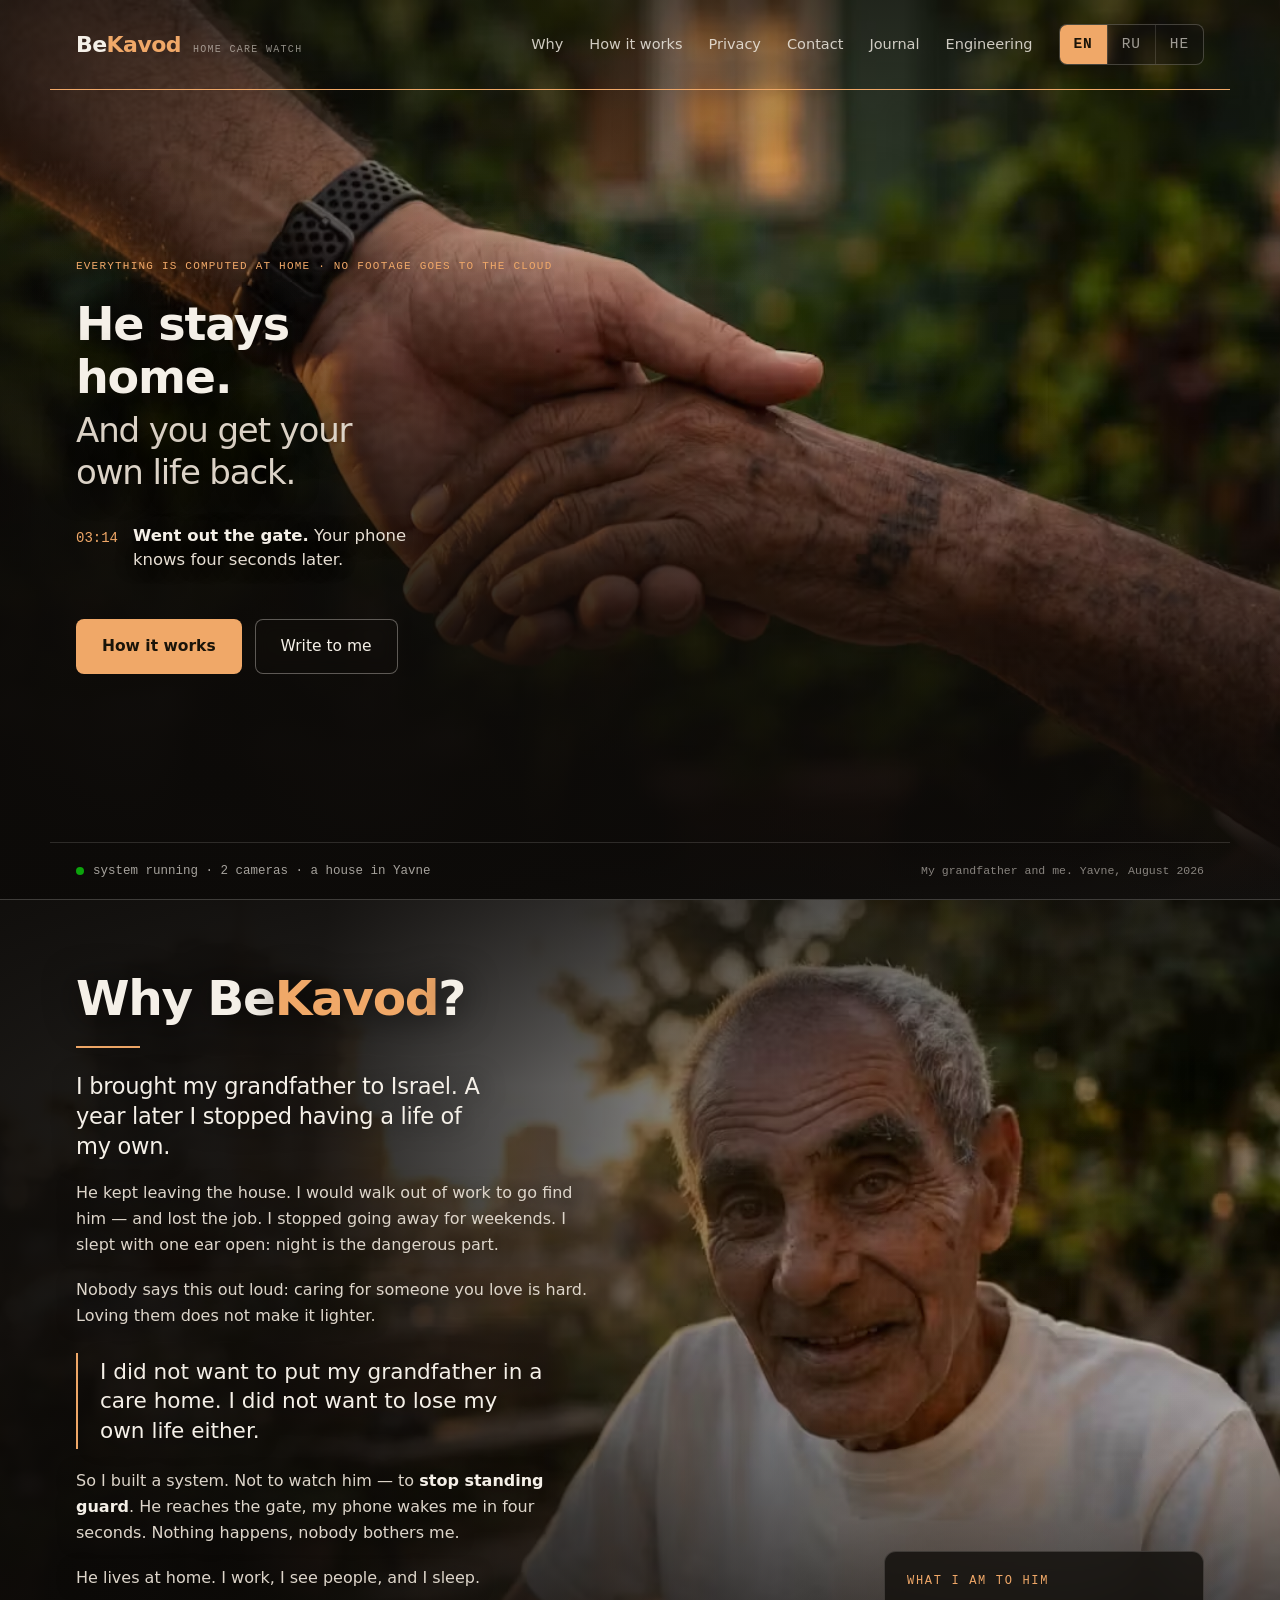
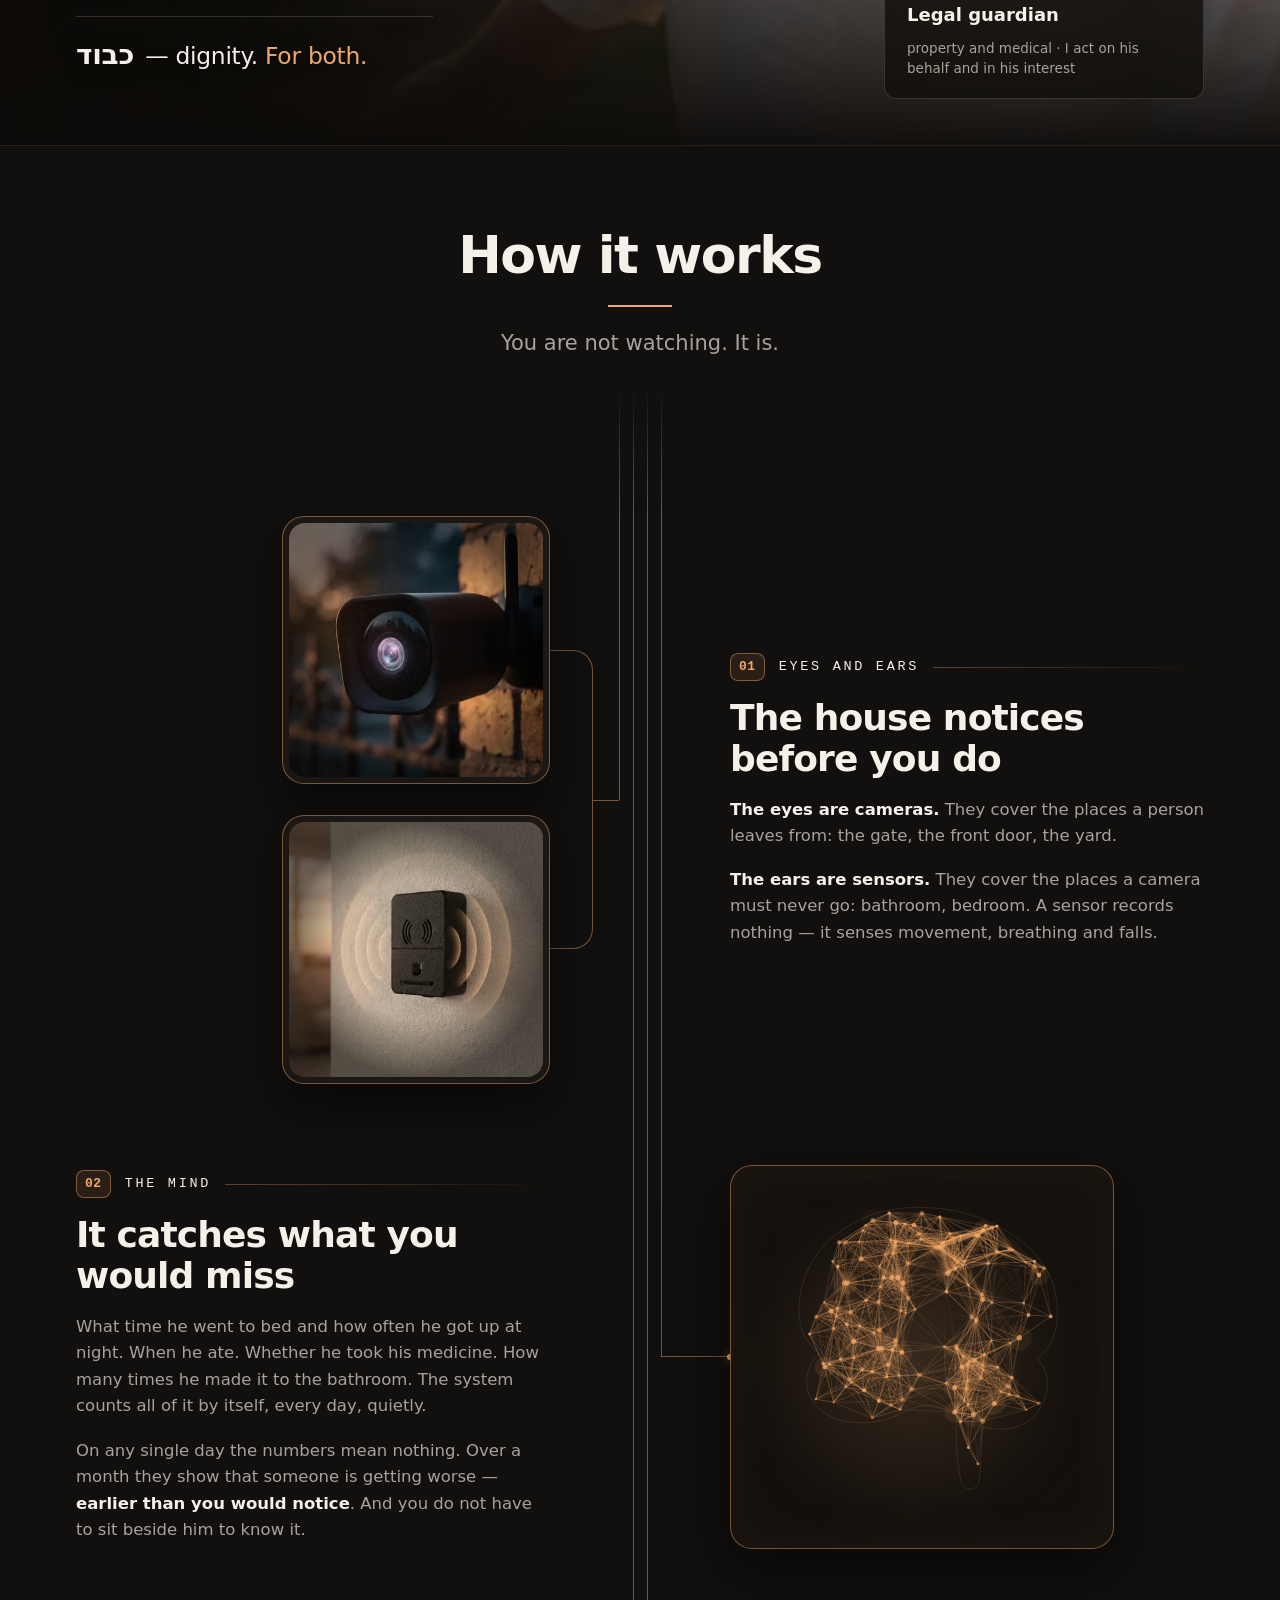
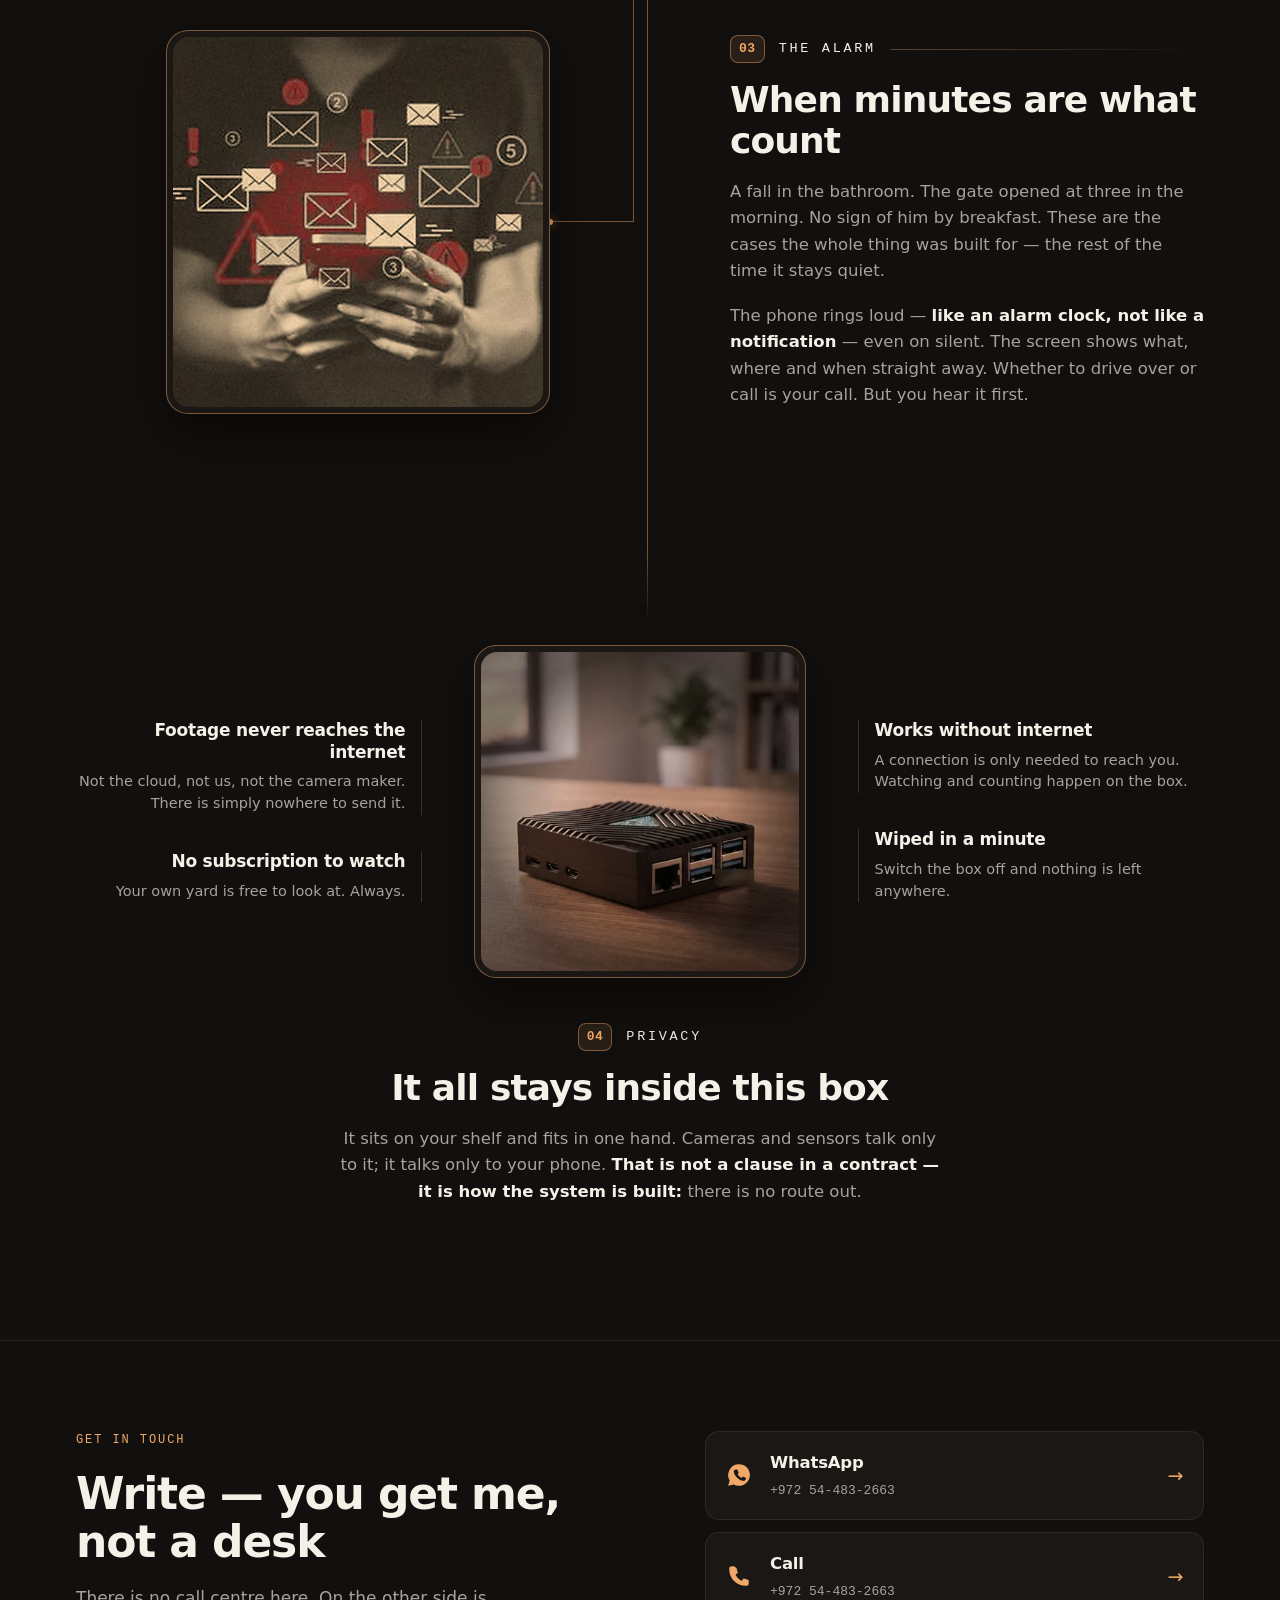
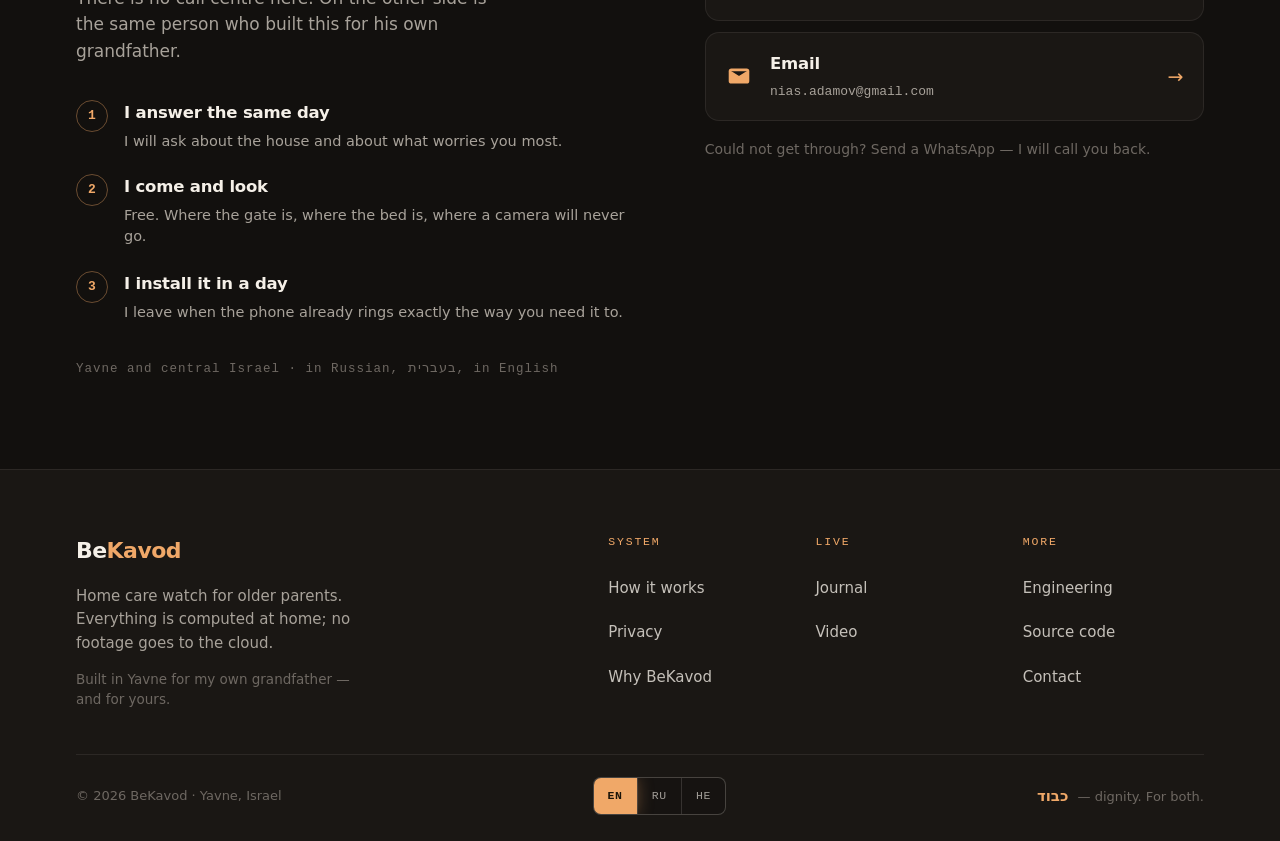
==== commit 968be532: "Add contacts" ====
--- a/index.html
+++ b/index.html
@@ -375,7 +375,8 @@
      Форму намеренно не ставлю: аудитория взрослая, ей проще нажать
      «позвонить», чем заполнять поля. Каждый канал — крупная ссылка,
      на телефоне попадаешь пальцем без прицеливания.
-     ЗАМЕНИТЬ ПЕРЕД ПУБЛИКАЦИЕЙ: номера и адреса помечены data-todo.
+     Номер один и тот же в WhatsApp и в звонке — так и задумано:
+     человек выбирает привычный ему способ, а не другой контакт.
      ========================================================================== -->
 <section class="contact" id="contact">
   <div class="wrap contact__grid">
@@ -409,42 +410,30 @@
     </div>
 
     <div class="contact__right">
-      <a class="chan reveal" data-delay="1" href="https://wa.me/972000000000" data-todo="номер WhatsApp">
+      <a class="chan reveal" data-delay="1" href="https://wa.me/972544832663">
         <svg class="chan__i" viewBox="0 0 24 24" aria-hidden="true">
           <path d="M12 2a10 10 0 0 0-8.6 15.1L2 22l5.1-1.3A10 10 0 1 0 12 2Z"/>
           <path d="M8.4 7.6c.3-.6.6-.6.9-.6h.7c.2 0 .5 0 .7.6l.9 2.1c.1.3 0 .5-.1.7l-.5.6c-.2.2-.3.4-.1.7a7 7 0 0 0 3.3 2.9c.3.1.5 0 .7-.2l.6-.7c.2-.2.4-.2.6-.1l2 1c.3.1.4.3.4.5 0 .6-.3 1.4-.8 1.8-.5.4-1.3.6-2 .5-2-.3-4.2-1.6-5.9-3.4-1.6-1.7-2.6-3.7-2.6-5 0-.7.2-1.3.6-1.8Z" class="chan__i--cut"/>
         </svg>
         <span class="chan__t">
           <b data-i18n="c.wa">WhatsApp</b>
-          <em>+972 00-000-0000</em>
+          <em>+972 54-483-2663</em>
         </span>
         <span class="chan__go" aria-hidden="true">→</span>
       </a>
 
-      <a class="chan reveal" data-delay="2" href="https://t.me/bekavod" data-todo="имя в Telegram">
-        <svg class="chan__i" viewBox="0 0 24 24" aria-hidden="true">
-          <path d="M21.6 4.2 2.9 11.4c-.9.3-.8 1.5.1 1.7l4.6 1.2 1.8 5.3c.3.8 1.3.9 1.8.3l2.4-2.7 4.6 3.4c.7.5 1.6.1 1.8-.7l3-14.4c.2-.9-.6-1.6-1.4-1.3Z"/>
-          <path d="M7.6 14.3 18 7l-8 8.2-.2 3.3-2.2-4.2Z" class="chan__i--cut"/>
-        </svg>
-        <span class="chan__t">
-          <b data-i18n="c.tg">Telegram</b>
-          <em>@bekavod</em>
-        </span>
-        <span class="chan__go" aria-hidden="true">→</span>
-      </a>
-
-      <a class="chan reveal" data-delay="2" href="tel:+972000000000" data-todo="телефон">
+      <a class="chan reveal" data-delay="2" href="tel:+972544832663">
         <svg class="chan__i" viewBox="0 0 24 24" aria-hidden="true">
           <path d="M7.6 3h-2A2.6 2.6 0 0 0 3 5.9C3 14.2 9.8 21 18.1 21a2.6 2.6 0 0 0 2.9-2.6v-2c0-.5-.3-.9-.8-1l-3.5-1c-.5-.1-1 .1-1.2.5l-.9 1.6c-2.6-1.2-4.7-3.3-5.9-5.9l1.6-.9c.4-.2.6-.7.5-1.2l-1-3.5c-.1-.5-.6-.8-1-.8Z"/>
         </svg>
         <span class="chan__t">
           <b data-i18n="c.tel">Позвонить</b>
-          <em>+972 00-000-0000</em>
+          <em>+972 54-483-2663</em>
         </span>
         <span class="chan__go" aria-hidden="true">→</span>
       </a>
 
-      <a class="chan reveal" data-delay="3" href="mailto:hello@engineeragainstdementia.net" data-todo="почта">
+      <a class="chan reveal" data-delay="3" href="mailto:nias.adamov@gmail.com">
         <svg class="chan__i" viewBox="0 0 24 24" aria-hidden="true">
           <rect x="2.5" y="5" width="19" height="14" rx="2.5"/>
           <path d="M3.5 7.5 12 13l8.5-5.5" class="chan__i--cut" fill="none"
@@ -452,7 +441,7 @@
         </svg>
         <span class="chan__t">
           <b data-i18n="c.mail">Почта</b>
-          <em>hello@engineeragainstdementia.net</em>
+          <em>nias.adamov@gmail.com</em>
         </span>
         <span class="chan__go" aria-hidden="true">→</span>
       </a>
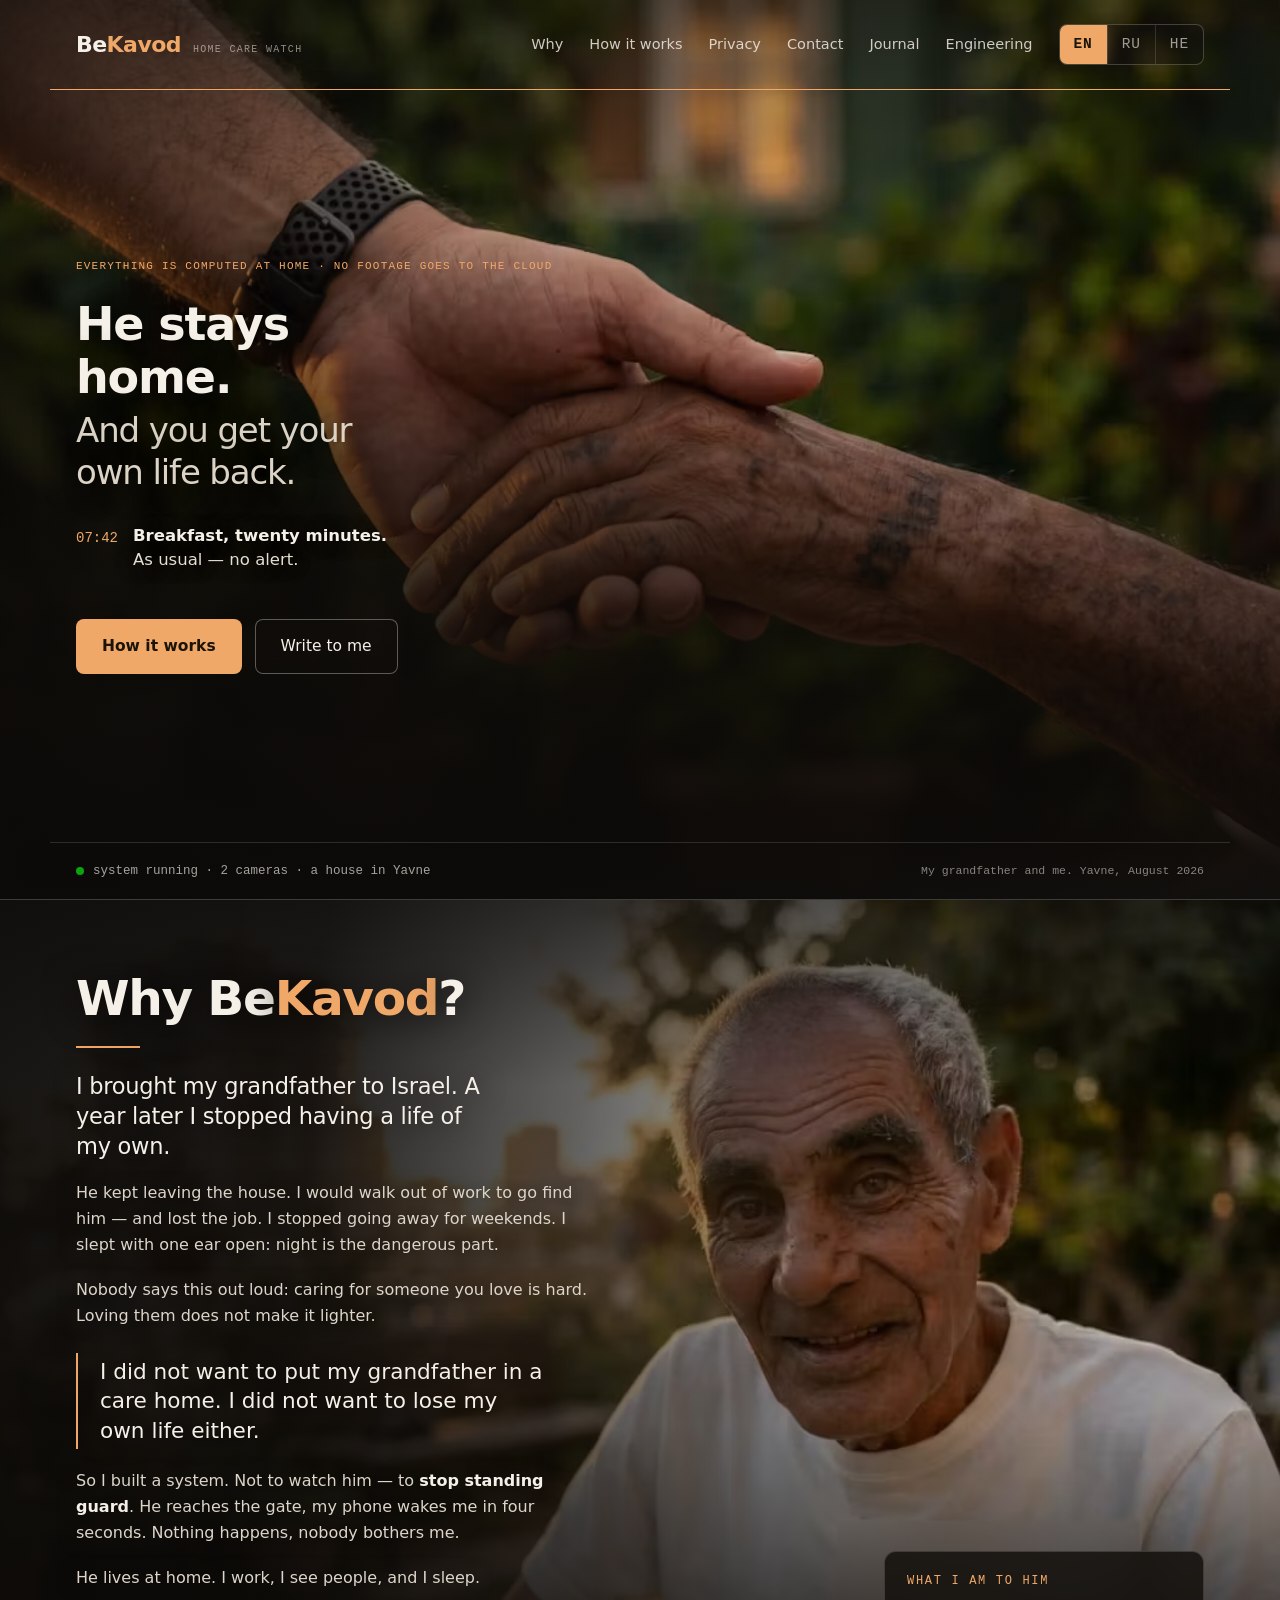
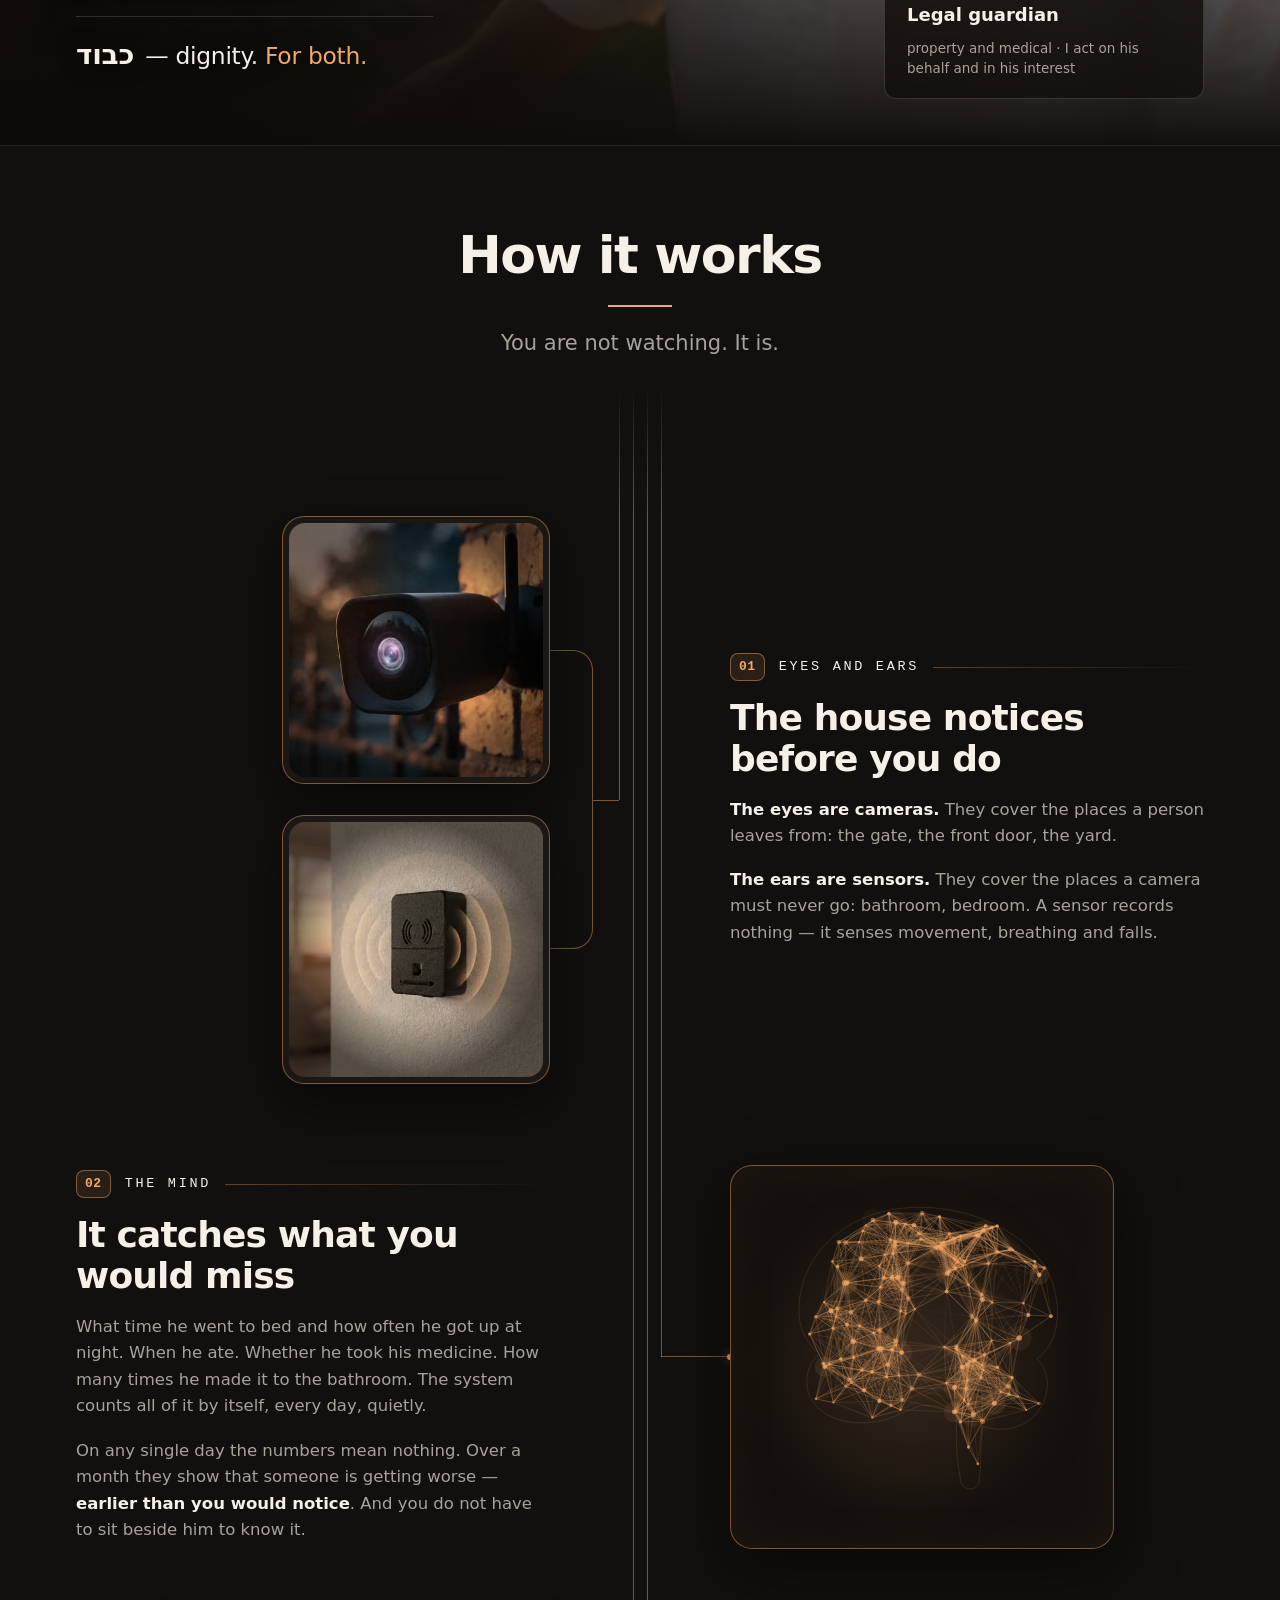
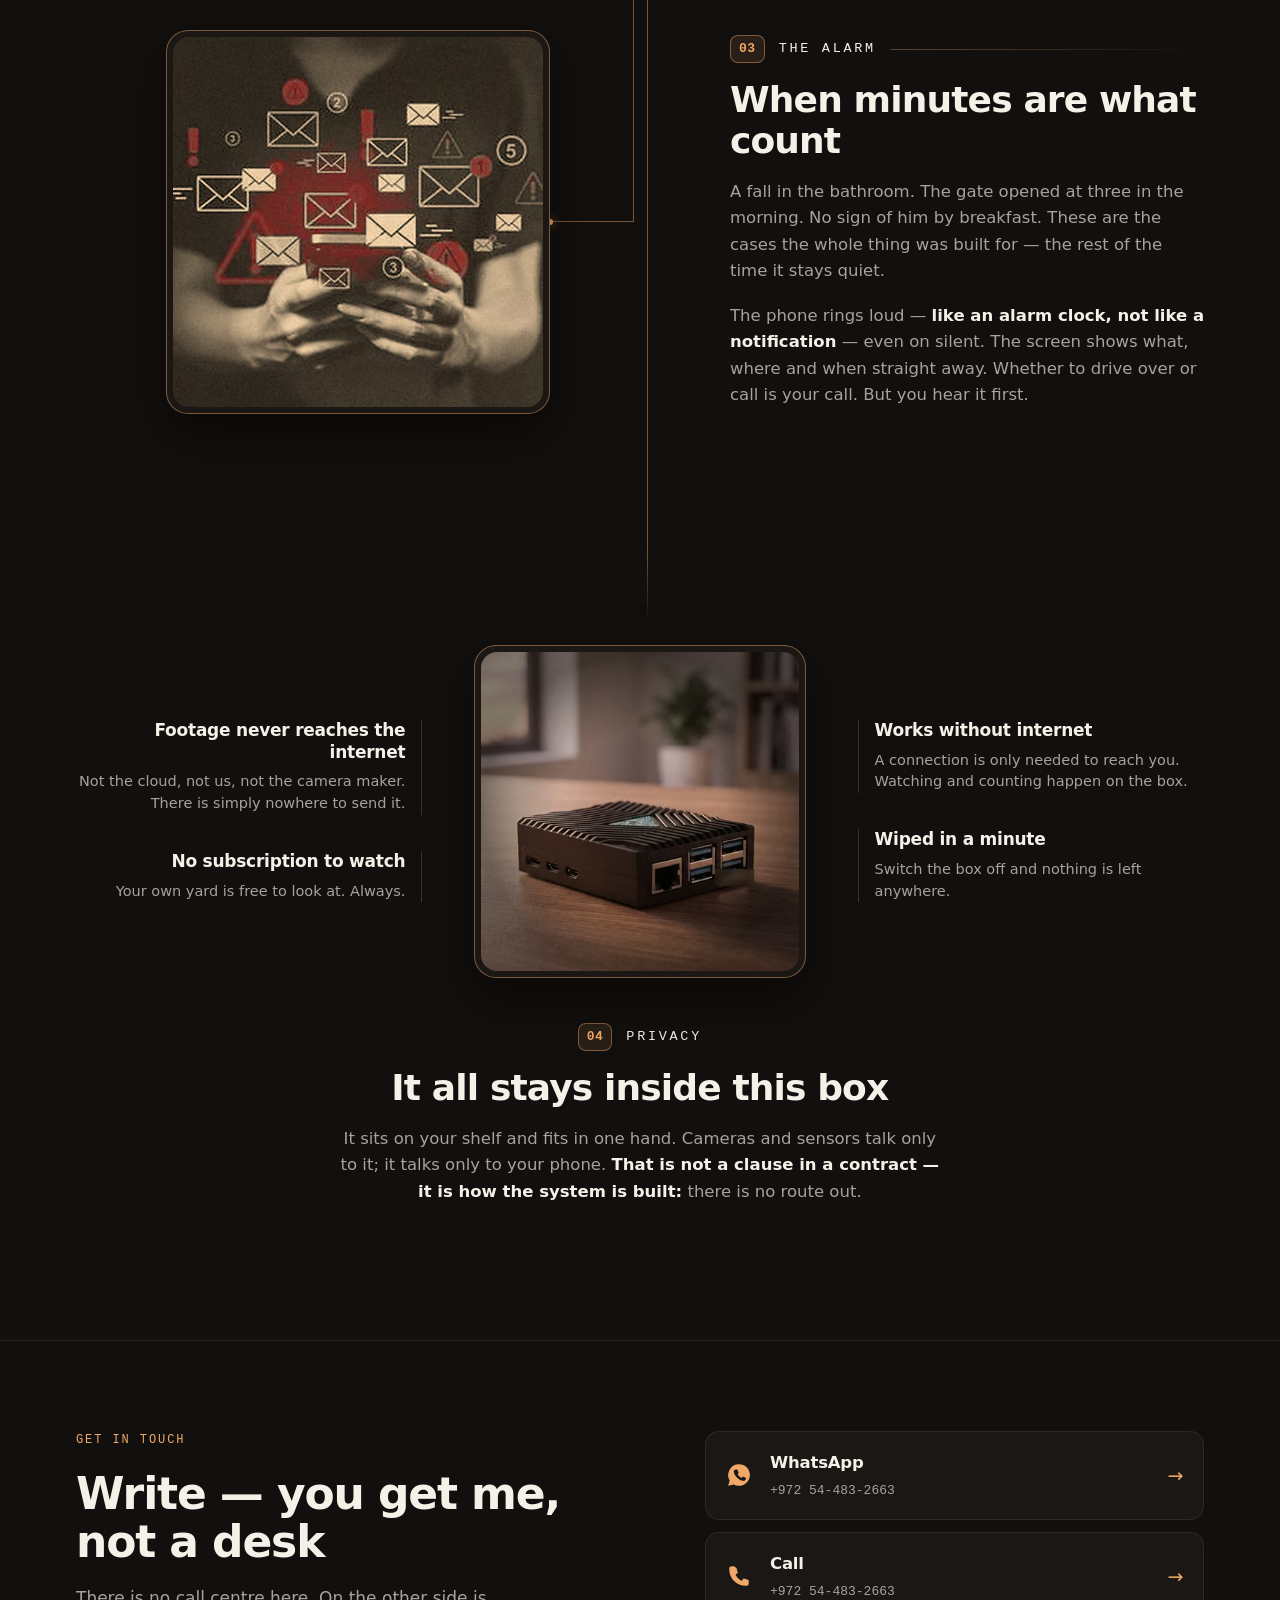
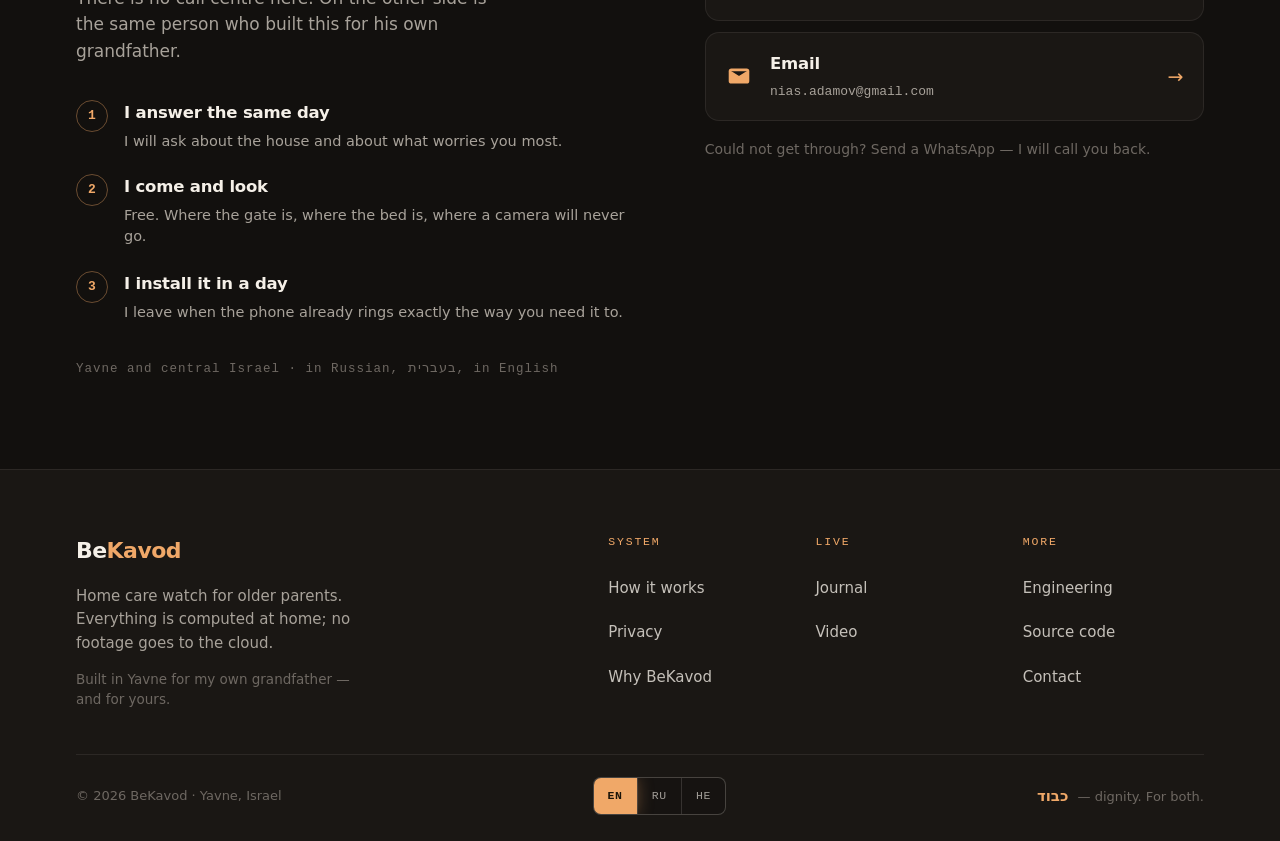
==== commit ff2200f3: "Add journal UI" ====
--- a/index.html
+++ b/index.html
@@ -43,8 +43,8 @@
         <a href="#how" data-i18n="nav.how">Как это работает</a>
         <a href="#privacy" data-i18n="nav.privacy">Приватность</a>
         <a href="#contact" data-i18n="nav.contact">Контакты</a>
-        <a href="/journal/" data-i18n="nav.journal">Журнал</a>
-        <a href="/engineering/" data-i18n="nav.eng">Инженерия</a>
+        <a href="journal/" data-i18n="nav.journal">Журнал</a>
+        <a href="engineering/" data-i18n="nav.eng">Инженерия</a>
         <span class="lang">
           <a href="?lang=en" data-lang="en">EN</a>
           <a href="?lang=ru" data-lang="ru">RU</a>
@@ -476,12 +476,12 @@
         </div>
         <div>
           <h3 data-i18n="f.h2">Живое</h3>
-          <a href="/journal/" data-i18n="f.journal">Журнал</a>
-          <a href="/video/" data-i18n="f.video">Видео</a>
+          <a href="journal/" data-i18n="f.journal">Журнал</a>
+          <a href="video/" data-i18n="f.video">Видео</a>
         </div>
         <div>
           <h3 data-i18n="f.h3">Ещё</h3>
-          <a href="/engineering/" data-i18n="f.eng">Инженерия</a>
+          <a href="engineering/" data-i18n="f.eng">Инженерия</a>
           <a href="https://github.com/nisonengineer-lab" rel="noopener" data-i18n="f.src">Исходники</a>
           <a href="#contact" data-i18n="f.contact">Связаться</a>
         </div>
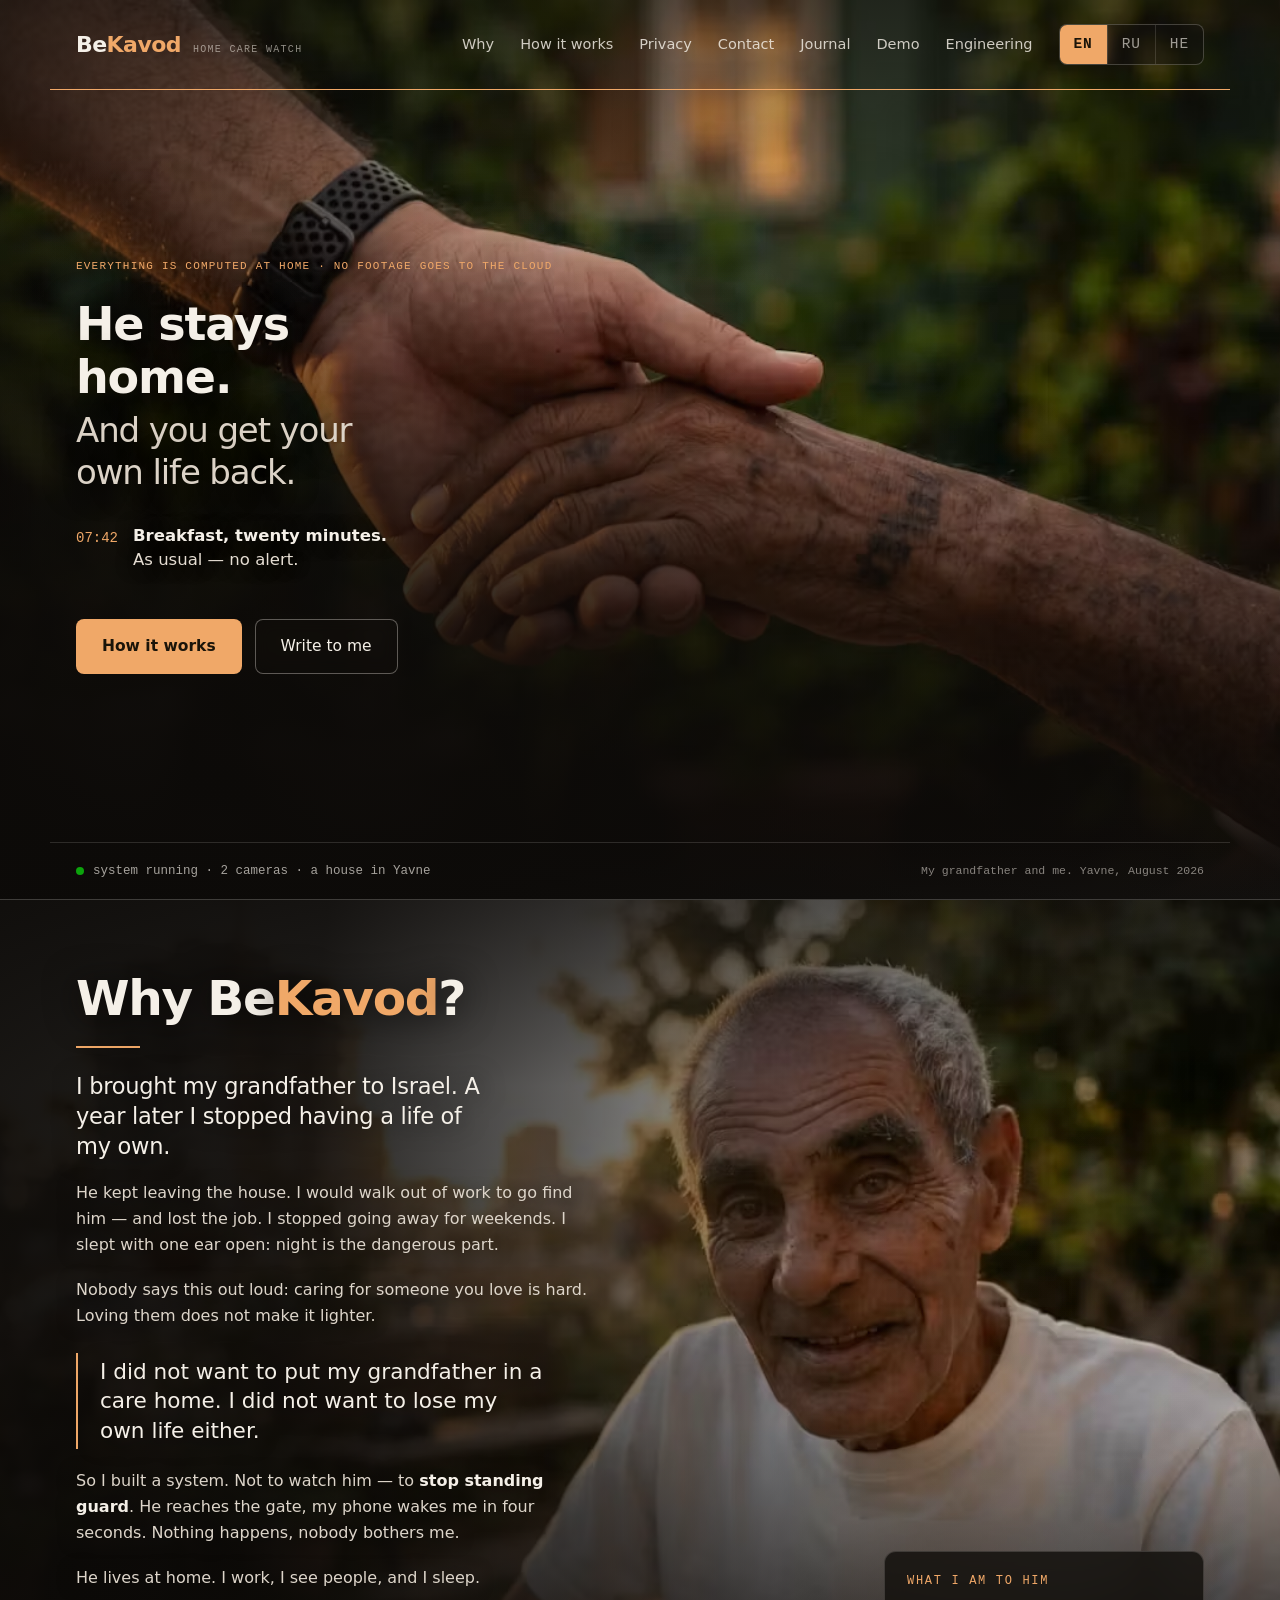
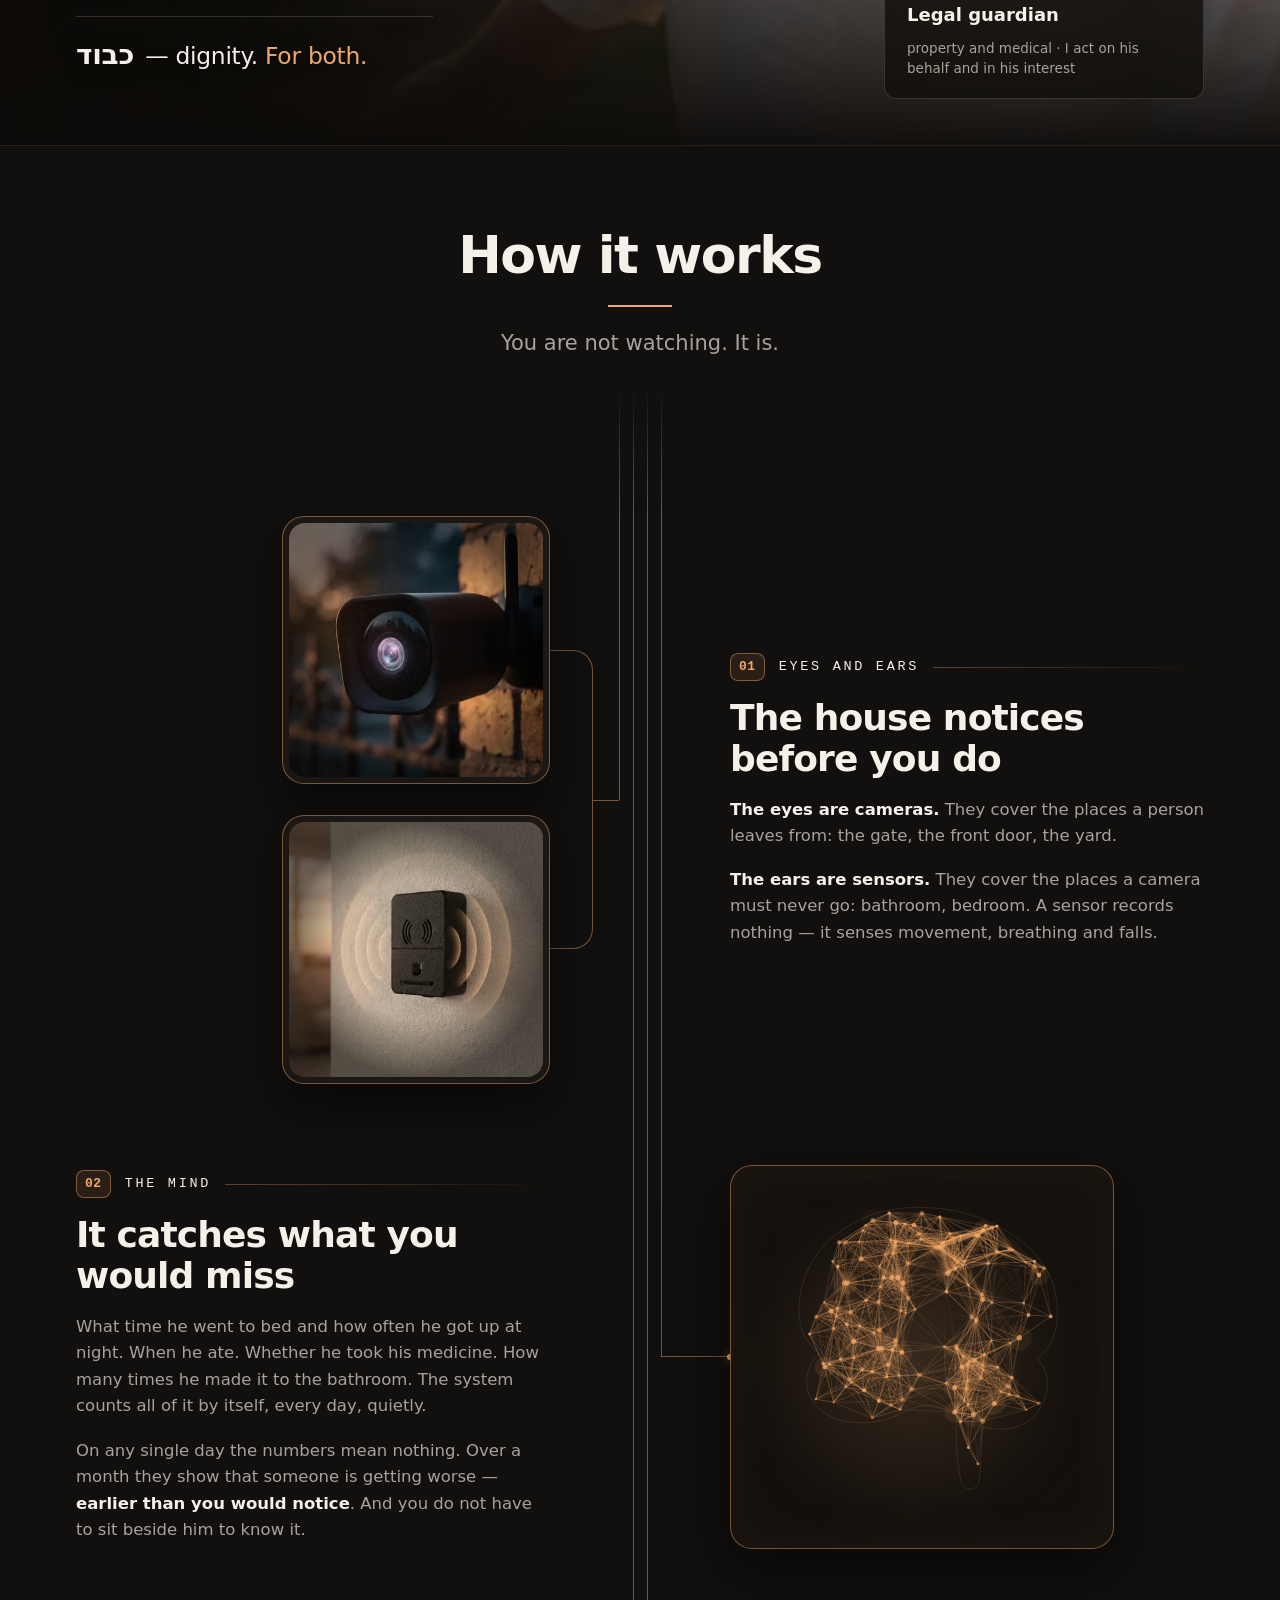
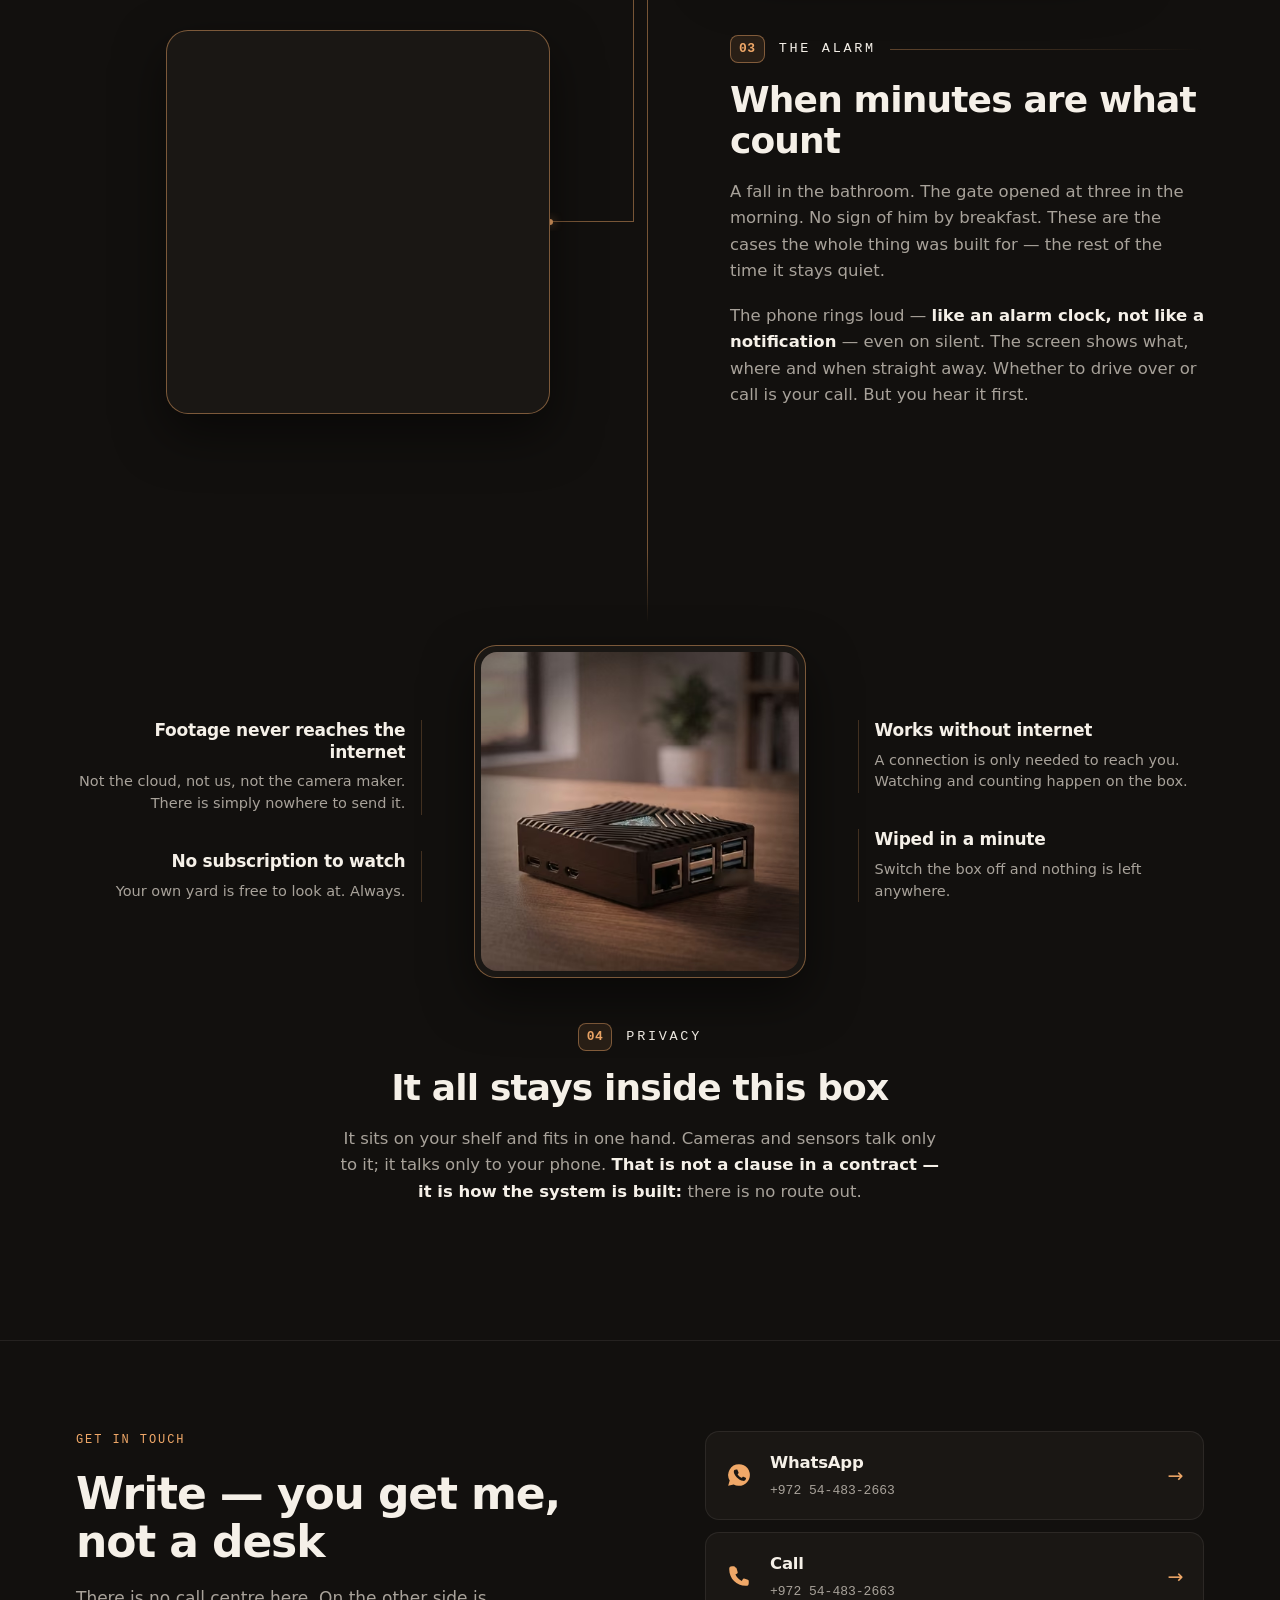
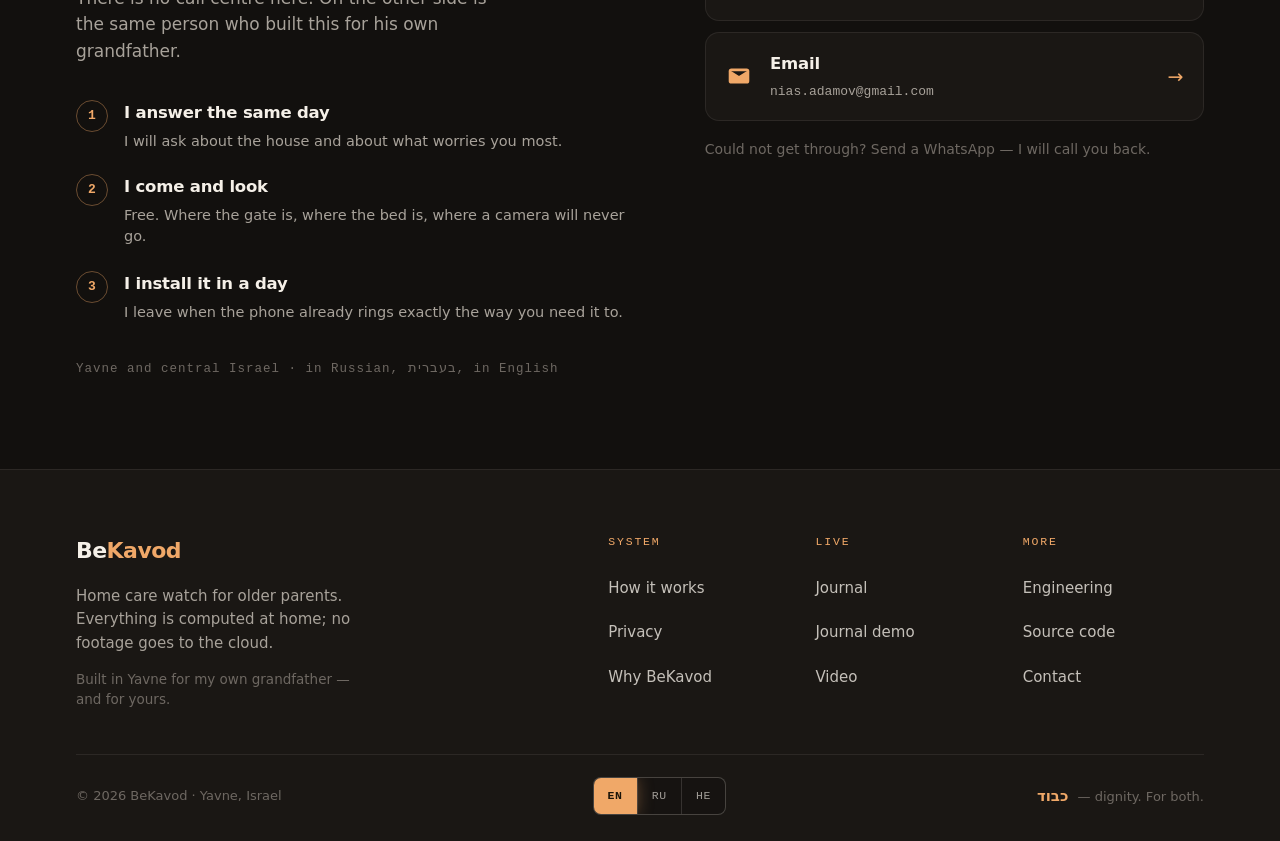
==== commit 7e7375f2: "Демо журнала на английском: /demo/ Страница с 11 отобранными событиями (сон, еда, туалет, походка, н" ====
--- a/index.html
+++ b/index.html
@@ -44,6 +44,7 @@
         <a href="#privacy" data-i18n="nav.privacy">Приватность</a>
         <a href="#contact" data-i18n="nav.contact">Контакты</a>
         <a href="journal/" data-i18n="nav.journal">Журнал</a>
+        <a href="demo/" data-i18n="nav.demo">Демо</a>
         <a href="engineering/" data-i18n="nav.eng">Инженерия</a>
         <span class="lang">
           <a href="?lang=en" data-lang="en">EN</a>
@@ -477,6 +478,7 @@
         <div>
           <h3 data-i18n="f.h2">Живое</h3>
           <a href="journal/" data-i18n="f.journal">Журнал</a>
+          <a href="demo/" data-i18n="f.demo">Демо журнала</a>
           <a href="video/" data-i18n="f.video">Видео</a>
         </div>
         <div>
